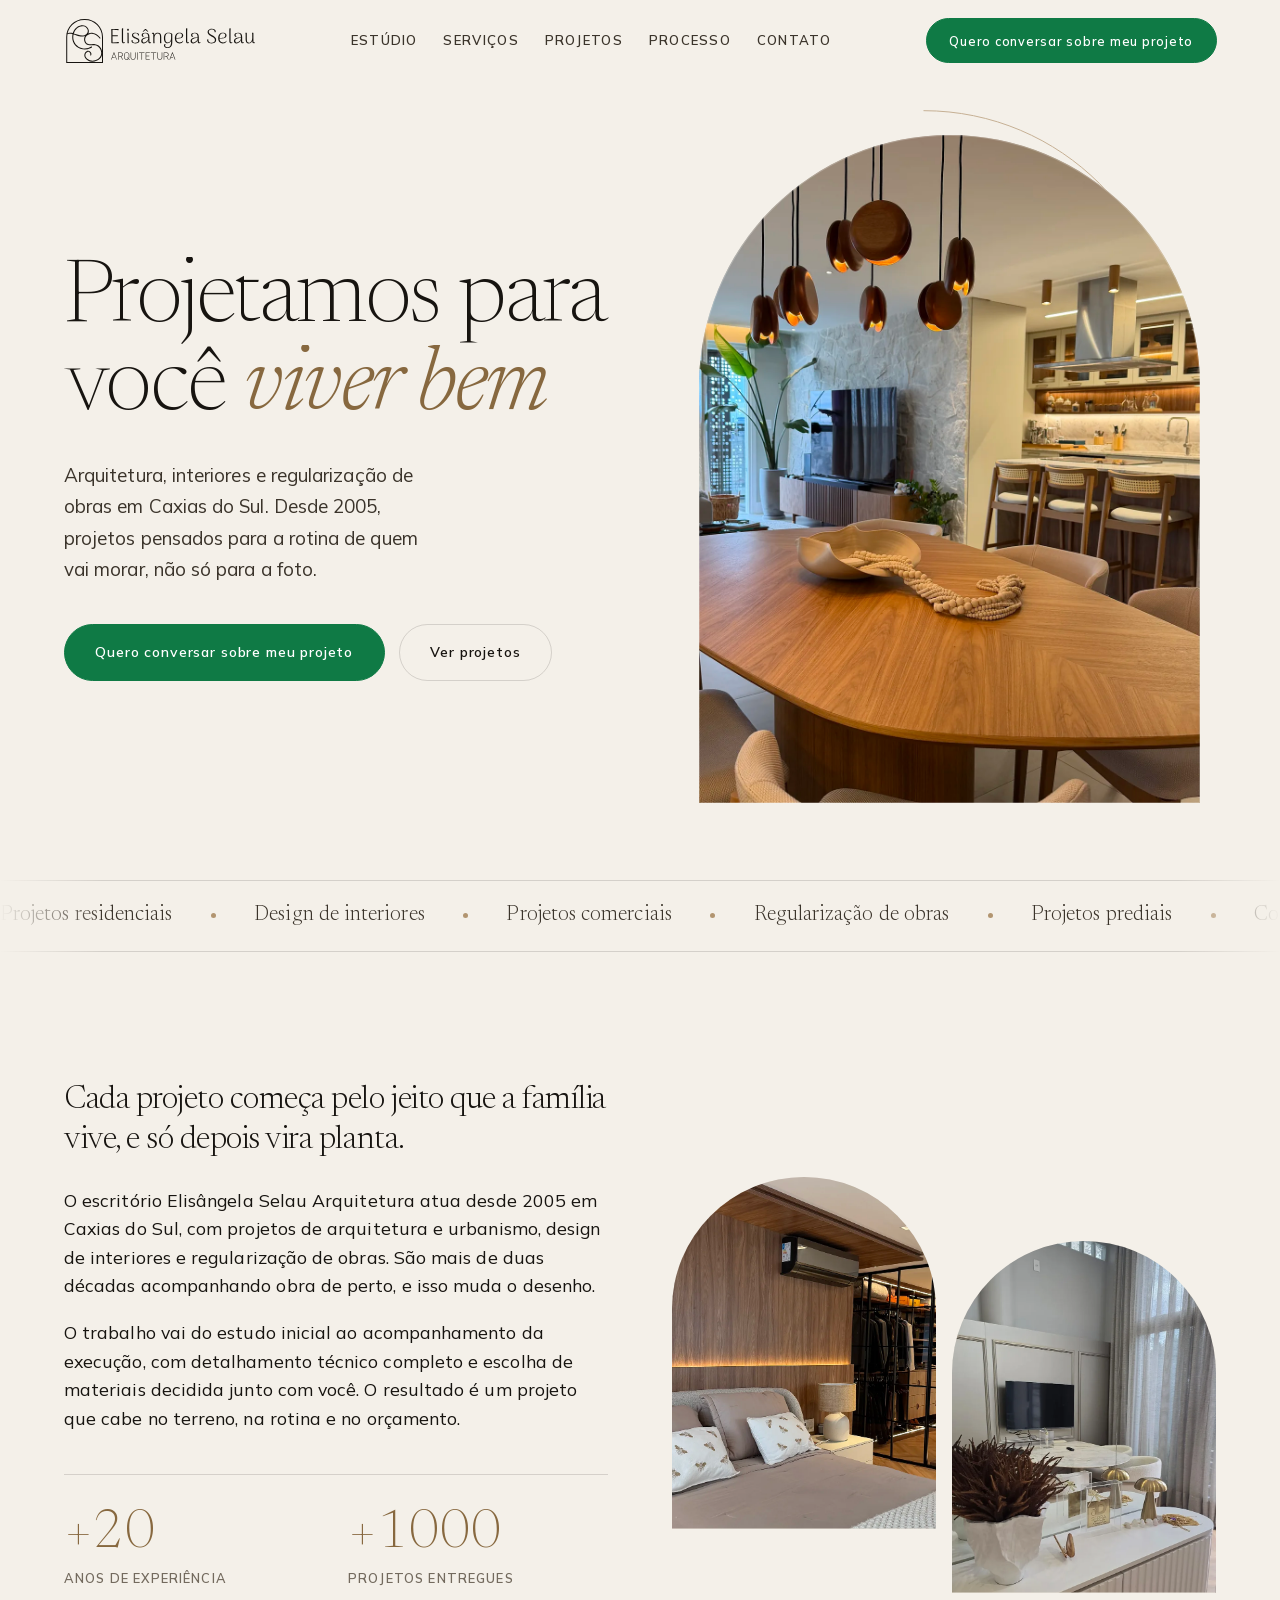
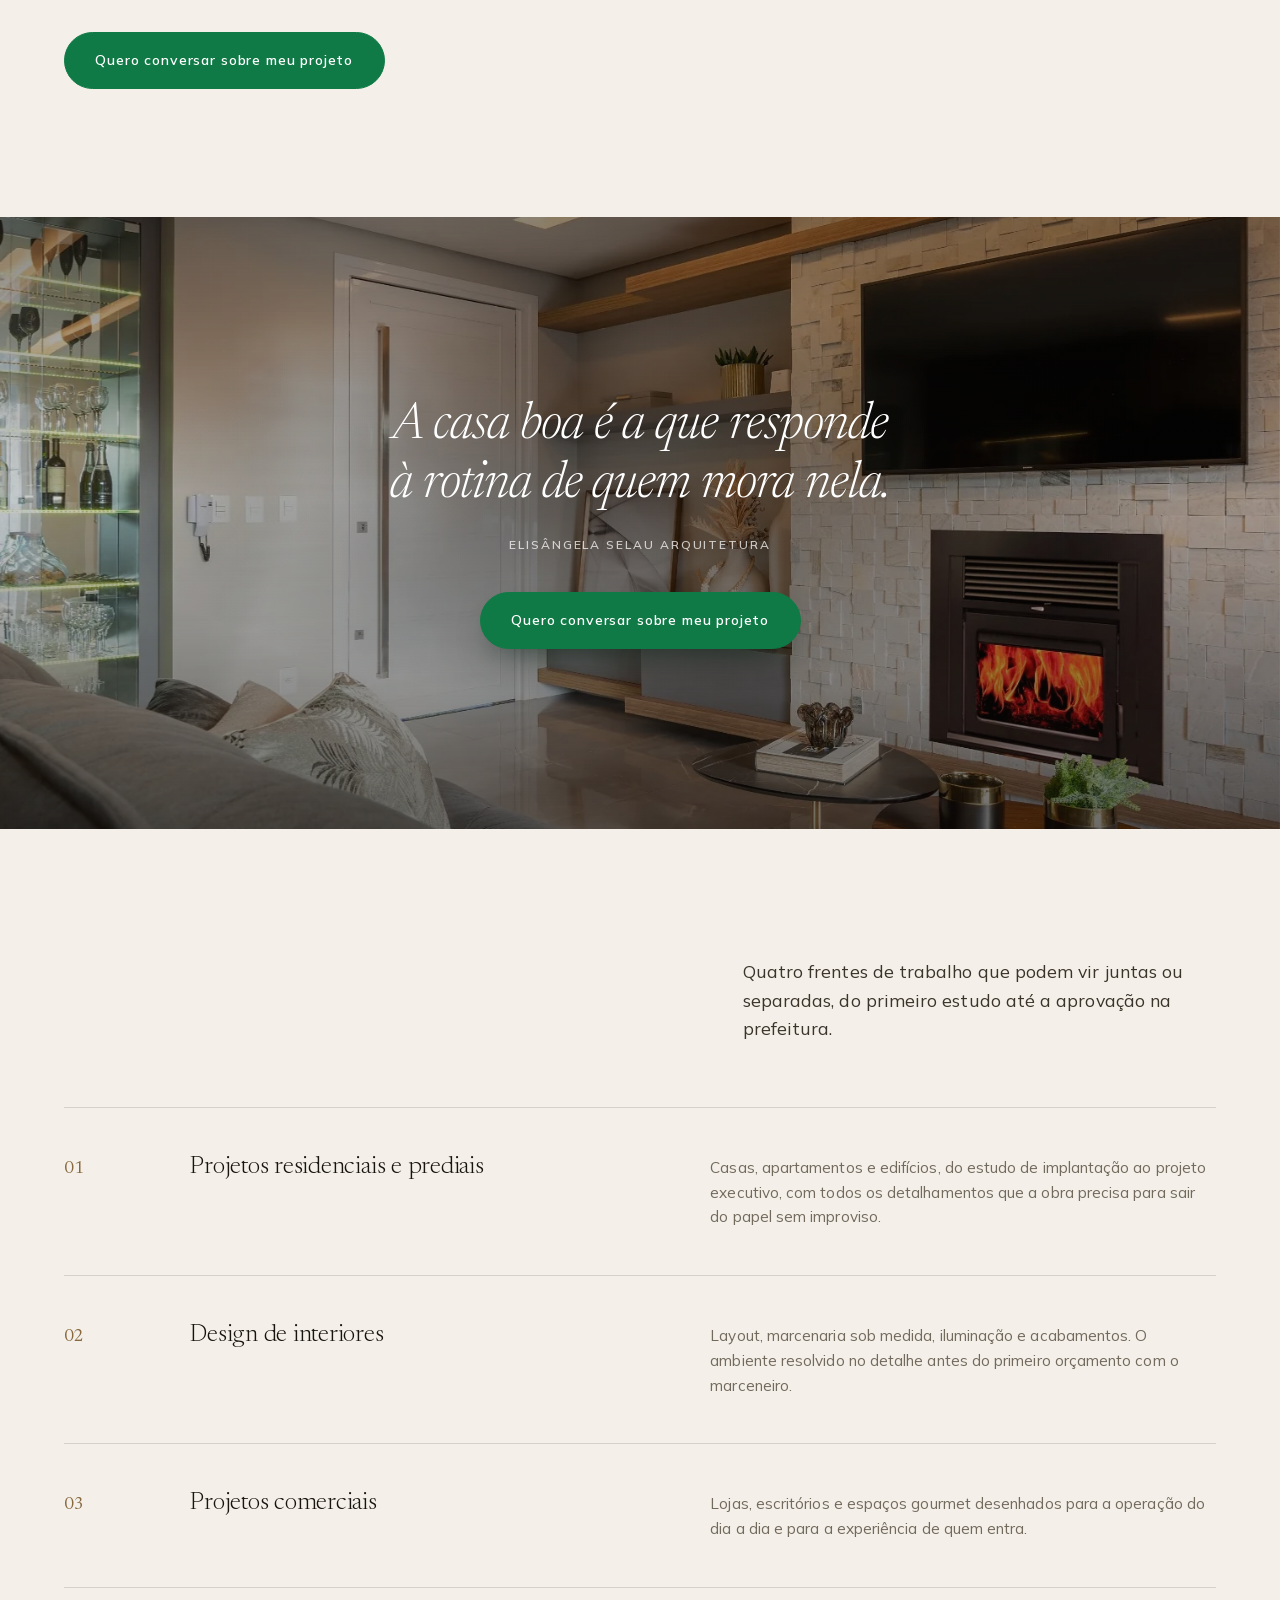
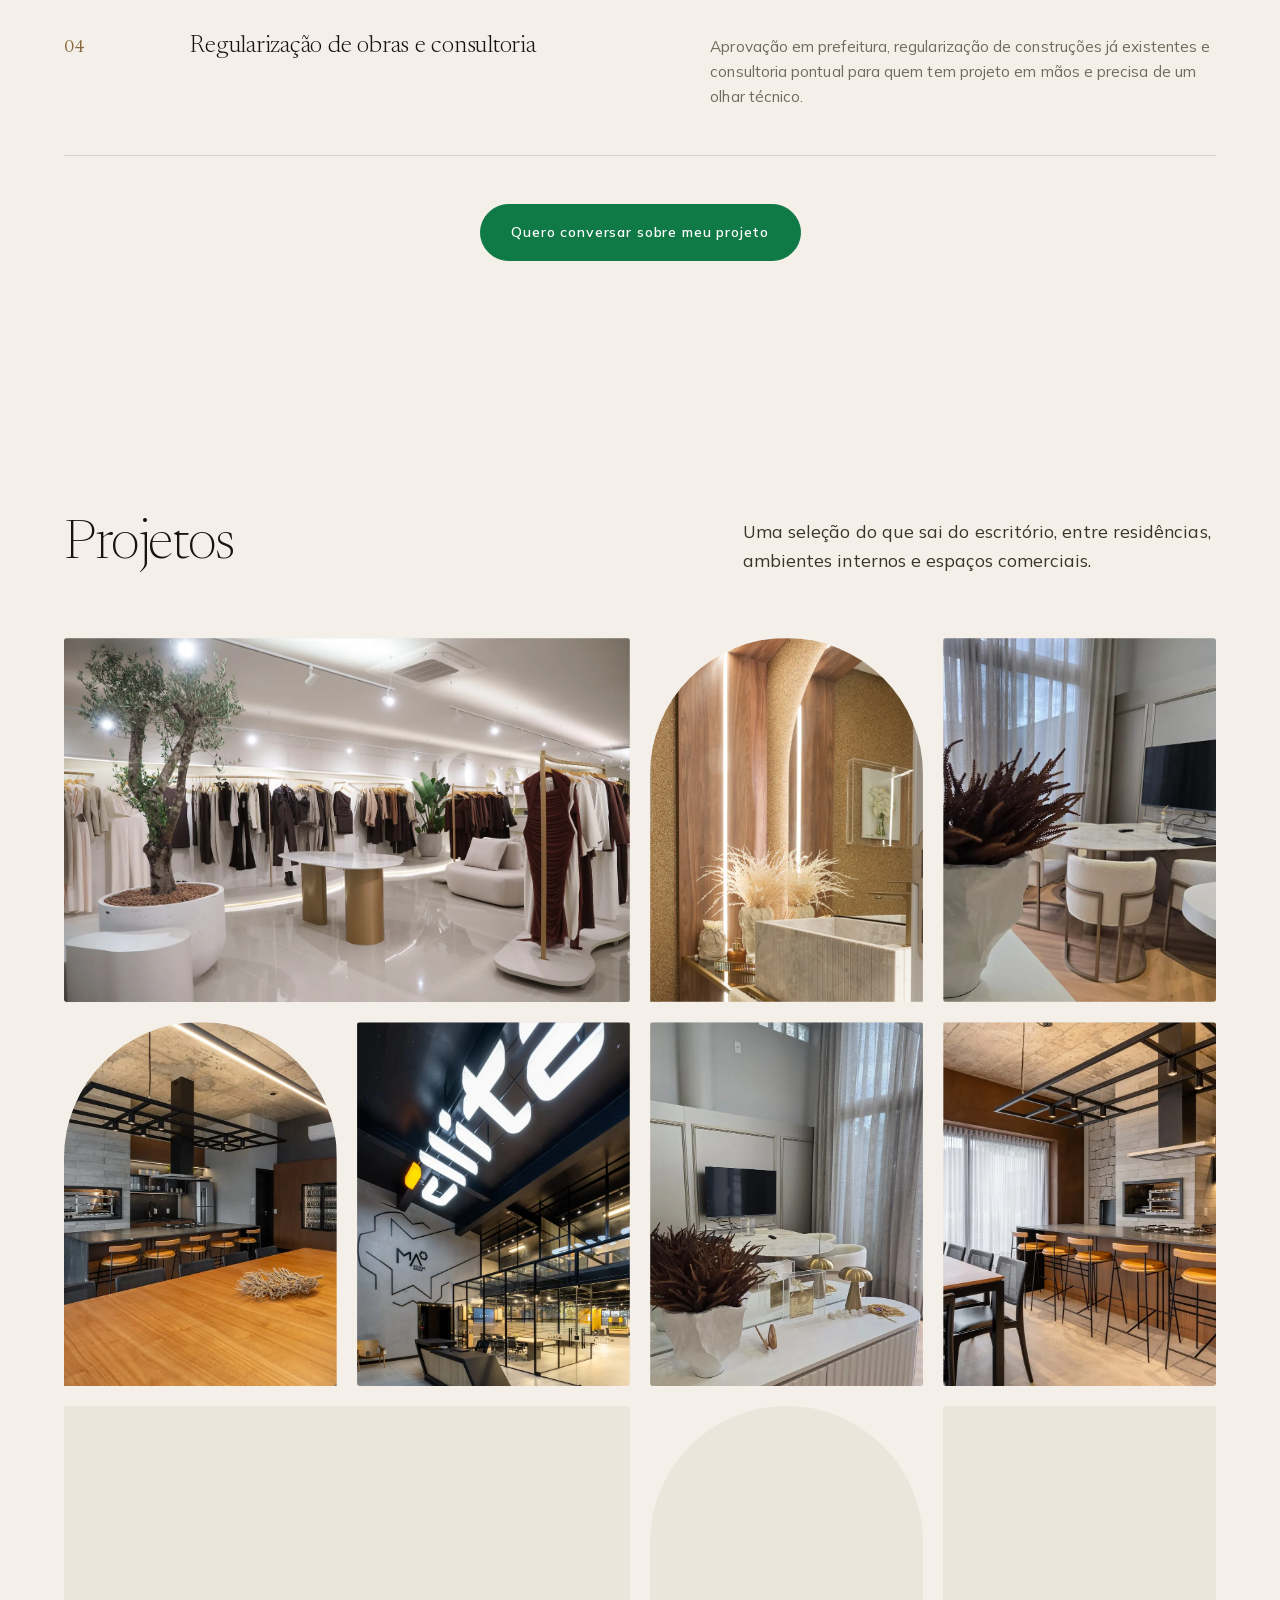
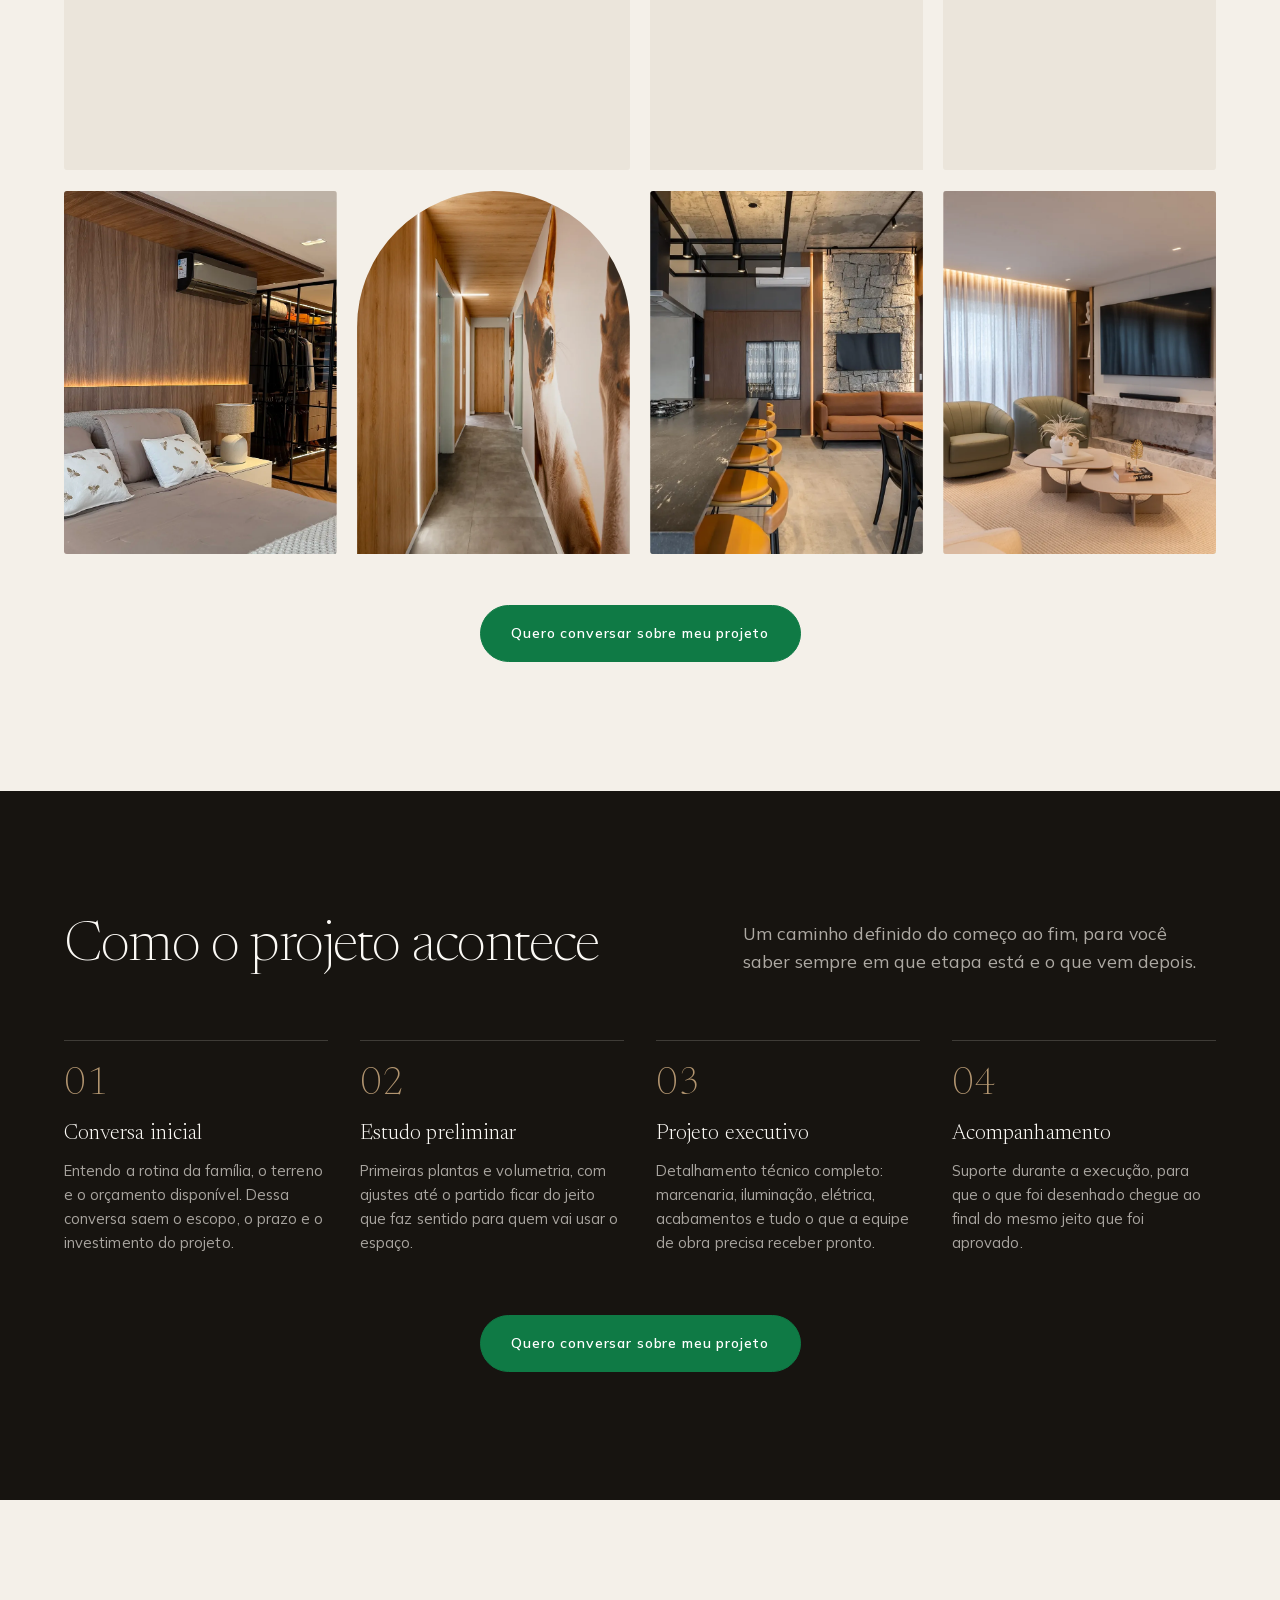
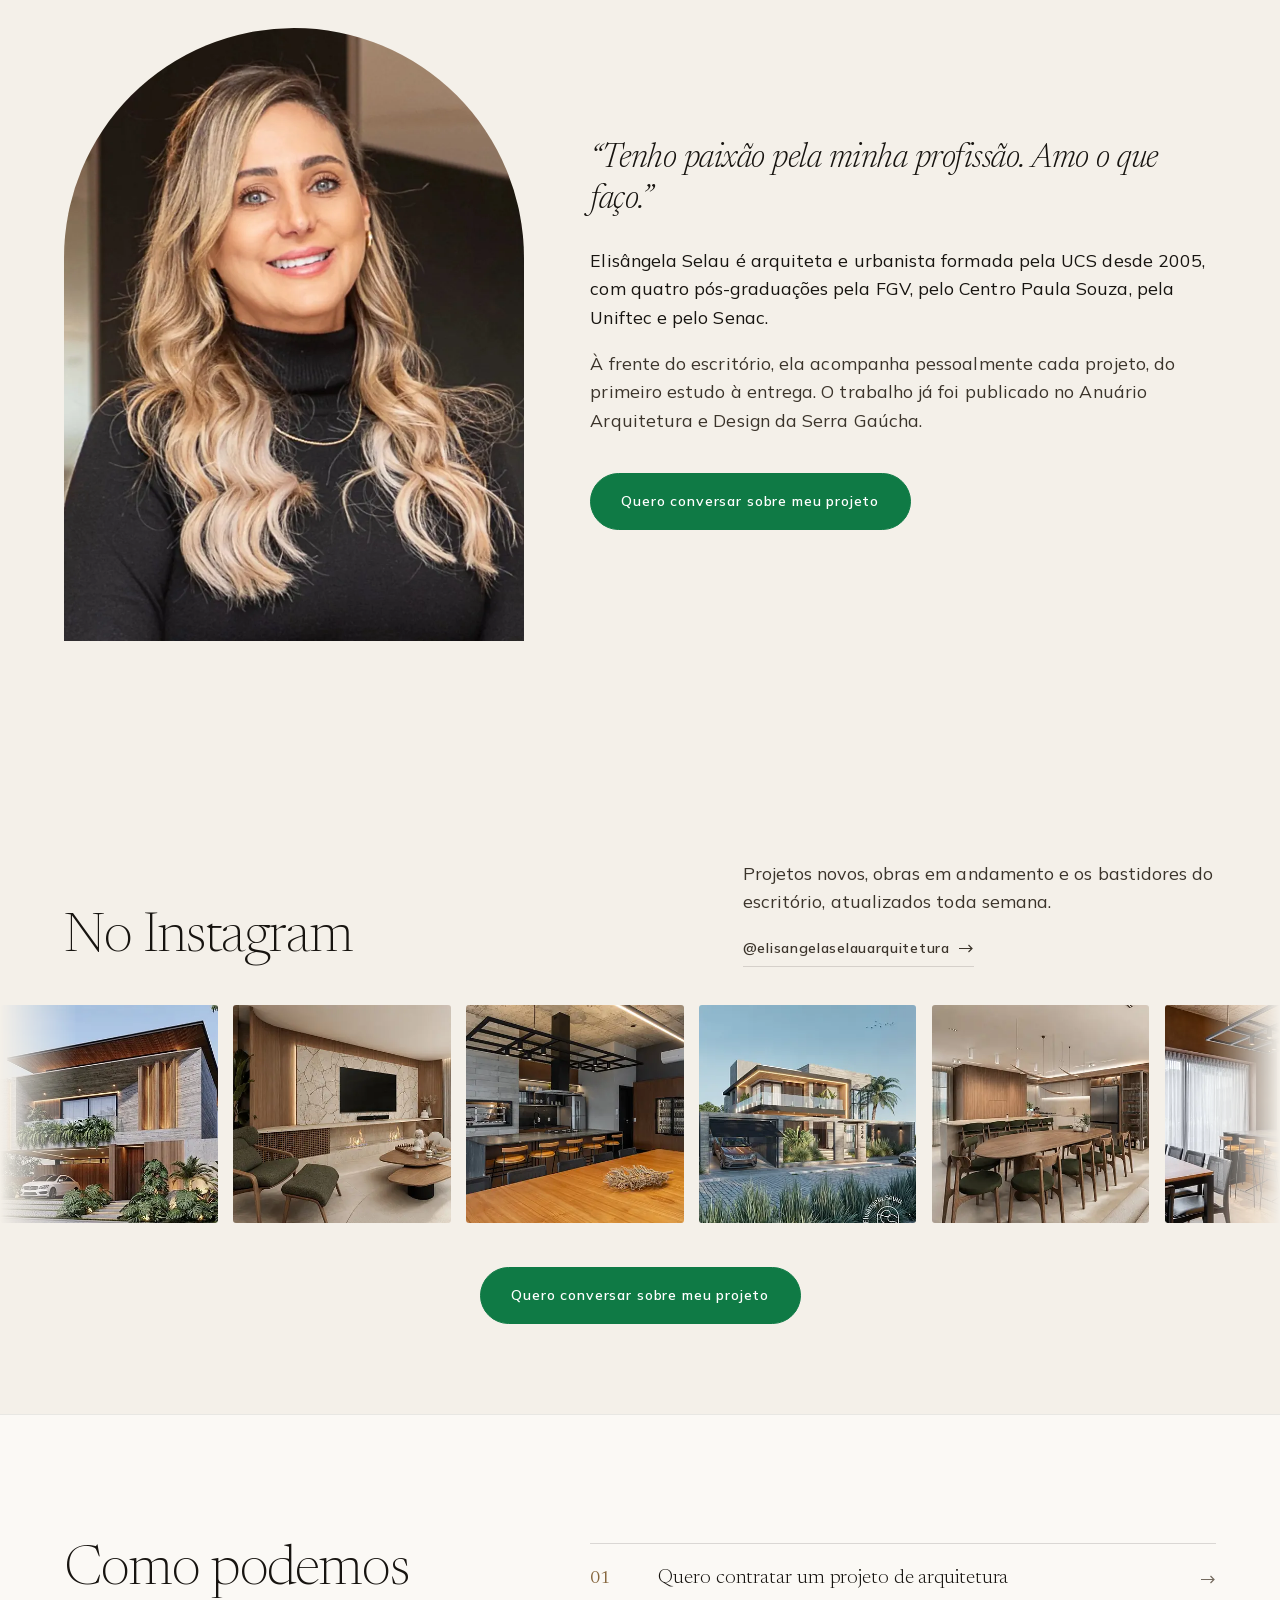
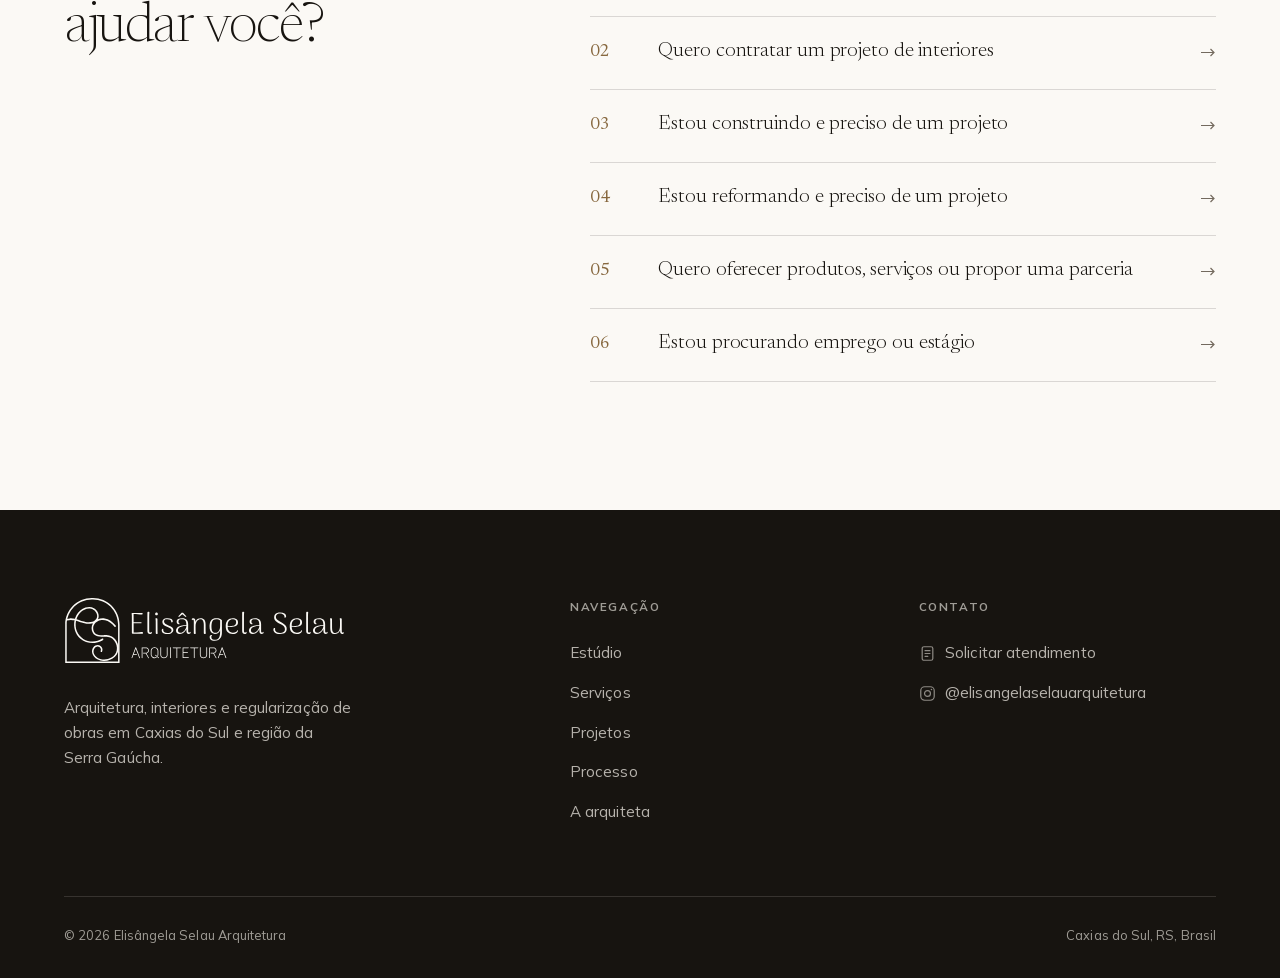
==== landing-page.html @ ed8b6aef "feat: add /landing-page, a campaign test clone with a two-step lead form Same page and layout as the" ====
<!doctype html>
<!-- GERADO por build-landing-page.py a partir do index.html. Não editar à mão: editar o index.html ou src/lp-formulario.html e rodar o script. -->
<html lang="pt-BR">
<head>
<meta charset="utf-8">
<meta name="viewport" content="width=device-width,initial-scale=1">

<!-- A foto do hero e as fontes vêm antes do GTM de propósito: com o GTM em
     primeiro o navegador enfileirava o gtm.js na frente do preload e a foto
     do topo só começava a baixar meio segundo depois. -->
<link rel="preload" as="image" href="assets/img/hero.webp" media="(min-width:901px)" fetchpriority="high">
<link rel="preload" as="image" href="assets/img/hero-sm.webp" media="(max-width:900px)" fetchpriority="high">
<link rel="preload" href="assets/fonts/mulish.woff2" as="font" type="font/woff2" crossorigin>
<link rel="preload" href="assets/fonts/newsreader.woff2" as="font" type="font/woff2" crossorigin>
<link rel="stylesheet" href="assets/css/site.css">
<link rel="stylesheet" href="assets/css/lp-form.css">

<link rel="preconnect" href="https://www.googletagmanager.com">
<link rel="dns-prefetch" href="https://www.googletagmanager.com">

<!-- Google Tag Manager -->
<script>(function(w,d,s,l,i){w[l]=w[l]||[];w[l].push({'gtm.start':
new Date().getTime(),event:'gtm.js'});var f=d.getElementsByTagName(s)[0],
j=d.createElement(s),dl=l!='dataLayer'?'&l='+l:'';j.async=true;j.src=
'https://www.googletagmanager.com/gtm.js?id='+i+dl;f.parentNode.insertBefore(j,f);
})(window,document,'script','dataLayer','GTM-5HN8STRT');</script>
<!-- End Google Tag Manager -->

<title>Elisângela Selau Arquitetura | Projetos em Caxias do Sul, RS</title>
<meta name="description" content="Escritório de arquitetura em Caxias do Sul, RS. Projetos residenciais e prediais, design de interiores, projetos comerciais e regularização de obras. Atuação desde 2005.">
<meta name="robots" content="noindex,follow">
<meta name="theme-color" content="#F4F0E9">

<meta property="og:type" content="website">
<meta property="og:locale" content="pt_BR">
<meta property="og:site_name" content="Elisângela Selau Arquitetura">
<meta property="og:title" content="Elisângela Selau Arquitetura | Projetos em Caxias do Sul, RS">
<meta property="og:description" content="Arquitetura, interiores e regularização de obras em Caxias do Sul. Projetos autorais desde 2005.">
<meta property="og:url" content="https://www.elisangelaselauarquitetura.com.br/landing-page">
<meta property="og:image" content="https://www.elisangelaselauarquitetura.com.br/assets/img/wide-living.webp">
<meta name="twitter:card" content="summary_large_image">

<link rel="icon" href="favicon.ico" sizes="any">
<link rel="icon" href="assets/img/favicon.svg" type="image/svg+xml">
<link rel="apple-touch-icon" href="assets/img/apple-touch-icon.png">

</head>
<body>
<!-- Google Tag Manager (noscript) -->
<noscript><iframe src="https://www.googletagmanager.com/ns.html?id=GTM-5HN8STRT"
height="0" width="0" style="display:none;visibility:hidden"></iframe></noscript>
<!-- End Google Tag Manager (noscript) -->

<a class="sr-only" href="#projetos">Pular para os projetos</a>

<!-- ============================ NAV ============================ -->
<header class="nav" id="nav">
  <a class="nav__logo brand" href="#topo" aria-label="Elisângela Selau Arquitetura, início"></a>
  <nav class="nav__menu" aria-label="Principal">
    <a href="#estudio">Estúdio</a>
    <a href="#servicos">Serviços</a>
    <a href="#projetos">Projetos</a>
    <a href="#processo">Processo</a>
    <a href="#formulario">Contato</a>
  </nav>
  <a class="btn nav__cta" href="#formulario" data-cta="nav">
          Quero conversar sobre meu projeto
  </a>
  <button class="nav__burger" id="burger" aria-expanded="false" aria-controls="drawer" aria-label="Abrir menu">
    <span></span><span></span><span></span>
  </button>
</header>

<div class="drawer" id="drawer">
  <a href="#estudio" style="--i:0">Estúdio</a>
  <a href="#servicos" style="--i:1">Serviços</a>
  <a href="#projetos" style="--i:2">Projetos</a>
  <a href="#processo" style="--i:3">Processo</a>
  <a href="#elis" style="--i:4">A arquiteta</a>
  <a href="#formulario" style="--i:5">Contato</a>
  <a class="btn" href="#formulario" data-cta="menu" style="--i:6">Quero conversar sobre meu projeto</a>
  <div class="drawer__foot">
    <span>Caxias do Sul, RS</span>
  </div>
</div>

<main id="topo">

<!-- ============================ HERO ============================ -->
<section class="hero" data-reveal>
  <div class="wrap hero__grid">
    <div>
      <h1 class="hero__title">
        <span class="kin"><span>Projetamos para</span></span>
        <span class="kin"><span>você <em class="italic">viver bem</em></span></span>
      </h1>
      <p class="hero__lead" data-rise data-d="2">
        Arquitetura, interiores e regularização de obras em Caxias do Sul. Desde 2005,
        projetos pensados para a rotina de quem vai morar, não só para a foto.
      </p>
      <div class="hero__actions" data-rise data-d="3">
        <a class="btn" href="#formulario" data-cta="hero">
          Quero conversar sobre meu projeto
        </a>
        <a class="btn btn--ghost" href="#projetos">Ver projetos</a>
      </div>
    </div>

    <div class="hero__frame" data-draw>
      <svg viewBox="0 0 300 400" preserveAspectRatio="none" fill="none" aria-hidden="true">
        <path d="M150 1c82.3 0 149 66.7 149 149v250H1V150C1 67.7 67.7 1 150 1Z"
              stroke="currentColor" stroke-width="1" vector-effect="non-scaling-stroke" style="--len:1200"/>
      </svg>
      <figure class="arch hero__arch" data-slides>
        <picture>
          <source media="(max-width:900px)" srcset="assets/img/hero-sm.webp">
          <img class="hero__slide is-on" src="assets/img/hero.webp" width="1080" height="1440" fetchpriority="high" decoding="async"
               alt="Sala de jantar integrada à cozinha, com mesa de madeira, pendentes de cobre e parede em pedra natural.">
        </picture>
        <!-- as demais entram por JS depois do load, para não competir com o LCP -->
        <img class="hero__slide" data-src="assets/img/hero/s2-lavabo.webp"     width="900" height="1200" decoding="async" alt="" aria-hidden="true">
        <img class="hero__slide" data-src="assets/img/hero/s3-onix.webp"       width="900" height="1200" decoding="async" alt="" aria-hidden="true">
        <img class="hero__slide" data-src="assets/img/hero/s4-gourmet.webp"    width="900" height="1200" decoding="async" alt="" aria-hidden="true">
        <img class="hero__slide" data-src="assets/img/hero/s5-dormitorio.webp" width="900" height="1200" decoding="async" alt="" aria-hidden="true">
        <img class="hero__slide" data-src="assets/img/hero/s6-mesa.webp"       width="900" height="1200" decoding="async" alt="" aria-hidden="true">
        <img class="hero__slide" data-src="assets/img/hero/s7-corredor.webp"   width="900" height="1200" decoding="async" alt="" aria-hidden="true">
        <img class="hero__slide" data-src="assets/img/hero/s8-recepcao.webp"   width="900" height="1200" decoding="async" alt="" aria-hidden="true">
      </figure>
    </div>
  </div>
</section>

<!-- ============================ FITA ============================ -->
<div class="ticker" aria-hidden="true">
  <ul class="ticker__track" id="ticker">
    <li>Projetos residenciais</li><li>Design de interiores</li><li>Projetos comerciais</li>
    <li>Regularização de obras</li><li>Projetos prediais</li><li>Consultoria técnica</li>
  </ul>
</div>

<!-- ============================ ESTÚDIO ============================ -->
<section class="sec" id="estudio">
  <div class="wrap studio">
    <div class="studio__text">
      <h2 class="serif studio-lead" data-rise>Cada projeto começa pelo jeito que a família vive, e só depois vira planta.</h2>
      <p data-rise data-d="1">
        O escritório Elisângela Selau Arquitetura atua desde 2005 em Caxias do Sul, com projetos de
        arquitetura e urbanismo, design de interiores e regularização de obras. São mais de duas décadas
        acompanhando obra de perto, e isso muda o desenho.
      </p>
      <p data-rise data-d="2">
        O trabalho vai do estudo inicial ao acompanhamento da execução, com detalhamento técnico completo
        e escolha de materiais decidida junto com você. O resultado é um projeto que cabe no terreno,
        na rotina e no orçamento.
      </p>
      <dl class="stats" data-rise data-d="3">
        <div><dt><span class="kin"><span>+20</span></span></dt><dd>Anos de experiência</dd></div>
        <div><dt><span class="kin"><span>+1000</span></span></dt><dd>Projetos entregues</dd></div>
      </dl>
      <div style="margin-top:clamp(2rem,4vw,2.75rem)" data-rise>
        <a class="btn" href="#formulario" data-cta="estudio">
          Quero conversar sobre meu projeto
        </a>
      </div>
    </div>

    <div class="studio__media">
      <figure>
        <div class="arch" data-mask>
          <img src="assets/img/projetos/dormitorio-ripado.webp" width="800" height="1067" loading="lazy" decoding="async"
               alt="Dormitório com cabeceira em madeira ripada, iluminação embutida e closet integrado.">
        </div>
      </figure>
      <figure>
        <div class="arch" data-mask>
          <img src="assets/img/projetos/buffet-ripado.webp" width="800" height="1067" loading="lazy" decoding="async"
               alt="Buffet em marcenaria ripada com espelho, luminárias de mesa e objetos de decoração.">
        </div>
      </figure>
    </div>
  </div>
</section>

<!-- ============================ FAIXA CHEIA ============================ -->
<section class="band" aria-label="Residência em travertino e madeira">
  <div class="band__media" data-parallax>
    <picture>
      <source media="(max-width:760px)" srcset="assets/img/wide-living-sm.webp">
      <img src="assets/img/wide-living.webp" width="1600" height="900" loading="lazy" decoding="async"
           alt="Living com lareira acesa, parede em pedra natural, marcenaria suspensa e adega envidraçada.">
    </picture>
  </div>
  <div class="band__inner" data-rise>
    <blockquote class="band__quote">
      A casa boa é a que responde à rotina de quem mora nela.
      <cite class="band__cite">Elisângela Selau Arquitetura</cite>
    </blockquote>
    <a class="btn btn--onphoto" href="#formulario" data-cta="faixa">
          Quero conversar sobre meu projeto
    </a>
  </div>
</section>

<!-- ============================ SERVIÇOS ============================ -->
<section class="sec" id="servicos">
  <div class="wrap">
    <div class="sec__head">
      <h2 class="sec__title" data-rise>O que o escritório faz</h2>
      <p class="sec__intro" data-rise data-d="1">
        Quatro frentes de trabalho que podem vir juntas ou separadas, do primeiro estudo até a
        aprovação na prefeitura.
      </p>
    </div>

    <ul class="svc">
      <li class="svc__item" data-rise>
        <span class="svc__n">01</span>
        <h3 class="svc__name">Projetos residenciais e prediais</h3>
        <p class="svc__desc">Casas, apartamentos e edifícios, do estudo de implantação ao projeto executivo,
          com todos os detalhamentos que a obra precisa para sair do papel sem improviso.</p>
      </li>
      <li class="svc__item" data-rise data-d="1">
        <span class="svc__n">02</span>
        <h3 class="svc__name">Design de interiores</h3>
        <p class="svc__desc">Layout, marcenaria sob medida, iluminação e acabamentos. O ambiente resolvido
          no detalhe antes do primeiro orçamento com o marceneiro.</p>
      </li>
      <li class="svc__item" data-rise data-d="2">
        <span class="svc__n">03</span>
        <h3 class="svc__name">Projetos comerciais</h3>
        <p class="svc__desc">Lojas, escritórios e espaços gourmet desenhados para a operação do dia a dia
          e para a experiência de quem entra.</p>
      </li>
      <li class="svc__item" data-rise data-d="3">
        <span class="svc__n">04</span>
        <h3 class="svc__name">Regularização de obras e consultoria</h3>
        <p class="svc__desc">Aprovação em prefeitura, regularização de construções já existentes e
          consultoria pontual para quem tem projeto em mãos e precisa de um olhar técnico.</p>
      </li>
    </ul>

    <div style="margin-top:clamp(2rem,4vw,3rem);text-align:center" data-rise>
      <a class="btn" href="#formulario" data-cta="servicos">
          Quero conversar sobre meu projeto
      </a>
    </div>
  </div>
</section>

<!-- ============================ PROJETOS ============================ -->
<section class="sec" id="projetos">
  <div class="wrap">
    <div class="sec__head">
      <h2 class="sec__title" data-rise>Projetos</h2>
      <p class="sec__intro" data-rise data-d="1">
        Uma seleção do que sai do escritório, entre residências, ambientes internos e espaços comerciais.
      </p>
    </div>

    <div class="grid" id="galeria">
      <div class="card card--wide">
        <div class="card__media" data-mask>
          <img src="assets/img/projetos/loja-oliveira.webp" width="1400" height="900" loading="lazy" decoding="async"
               alt="Loja de roupas com oliveira central, araras em latão e iluminação em trilho.">
        </div>
      </div>

      <div class="card card--arch">
        <div class="card__media" data-mask>
          <img src="assets/img/projetos/lavabo-cortica.webp" width="800" height="1067" loading="lazy" decoding="async"
               alt="Lavabo com parede em cortiça, arco curvo em madeira retroiluminado e cuba esculpida em mármore.">
        </div>
      </div>

      <div class="card">
        <div class="card__media" data-mask>
          <img src="assets/img/projetos/sala-jantar.webp" width="800" height="1067" loading="lazy" decoding="async"
               alt="Sala de jantar com mesa redonda em mármore, cadeiras estofadas e pé-direito duplo.">
        </div>
      </div>

      <div class="card card--arch">
        <div class="card__media" data-mask>
          <img src="assets/img/projetos/gourmet-industrial.webp" width="800" height="1067" loading="lazy" decoding="async"
               alt="Espaço gourmet com concreto aparente, churrasqueira, ilha e banquetas.">
        </div>
      </div>

      <div class="card">
        <div class="card__media" data-mask>
          <img src="assets/img/projetos/recepcao-neon.webp" width="800" height="1067" loading="lazy" decoding="async"
               alt="Recepção corporativa com letreiro em neon, mezanino e salas envidraçadas.">
        </div>
      </div>

      <div class="card">
        <div class="card__media" data-mask>
          <img src="assets/img/projetos/buffet-ripado.webp" width="800" height="1067" loading="lazy" decoding="async"
               alt="Buffet em marcenaria ripada com espelho, luminárias de mesa e objetos de decoração.">
        </div>
      </div>

      <div class="card">
        <div class="card__media" data-mask>
          <img src="assets/img/projetos/salao-banquetas.webp" width="800" height="1067" loading="lazy" decoding="async"
               alt="Área social com bar, churrasqueira, parede em pedra e banquetas.">
        </div>
      </div>

      <div class="card card--wide">
        <div class="card__media" data-mask>
          <img src="assets/img/wide-escritorio.webp" width="1400" height="900" loading="lazy" decoding="async"
               alt="Escritório em planta aberta com estações de trabalho, salas de reunião envidraçadas e forro metálico preto.">
        </div>
      </div>

      <div class="card card--arch">
        <div class="card__media" data-mask>
          <img src="assets/img/projetos/hall-onix.webp" width="800" height="1067" loading="lazy" decoding="async"
               alt="Hall com balcão em ônix retroiluminado, marcenaria curva, espelhos e pendentes em latão.">
        </div>
      </div>

      <div class="card">
        <div class="card__media" data-mask>
          <img src="assets/img/projetos/cozinha-ilha.webp" width="800" height="1067" loading="lazy" decoding="async"
               alt="Cozinha com ilha central, coifa em inox, pendentes de cobre e bancada em pedra.">
        </div>
      </div>

      <div class="card">
        <div class="card__media" data-mask>
          <img src="assets/img/projetos/dormitorio-ripado.webp" width="800" height="1067" loading="lazy" decoding="async"
               alt="Dormitório com cabeceira em madeira ripada, iluminação embutida e closet integrado.">
        </div>
      </div>

      <div class="card card--arch">
        <div class="card__media" data-mask>
          <img src="assets/img/projetos/corredor-mural.webp" width="800" height="1067" loading="lazy" decoding="async"
               alt="Corredor com forro em madeira, iluminação linear embutida e painel fotográfico de piso a teto.">
        </div>
      </div>

      <div class="card">
        <div class="card__media" data-mask>
          <img src="assets/img/projetos/gourmet-pedra.webp" width="800" height="1067" loading="lazy" decoding="async"
               alt="Ambiente gourmet com parede em pedra, estrutura metálica preta e banquetas.">
        </div>
      </div>

      <div class="card">
        <div class="card__media" data-mask>
          <img src="assets/img/projetos/living-lareira.webp" width="800" height="1067" loading="lazy" decoding="async"
               alt="Living com lareira em mármore, painel de TV, poltronas verdes e cortina em linho.">
        </div>
      </div>
    </div>

    <div style="margin-top:clamp(2.25rem,4vw,3.25rem);text-align:center" data-rise>
      <a class="btn" href="#formulario" data-cta="projetos">
          Quero conversar sobre meu projeto
      </a>
    </div>
  </div>
</section>

<!-- ============================ PROCESSO ============================ -->
<section class="sec dark" id="processo">
  <div class="wrap">
    <div class="sec__head">
      <h2 class="sec__title" data-rise>Como o projeto acontece</h2>
      <p class="sec__intro" data-rise data-d="1">
        Um caminho definido do começo ao fim, para você saber sempre em que etapa está e o que vem depois.
      </p>
    </div>

    <ol class="steps">
      <li class="step" data-rise>
        <span class="step__n">01</span>
        <h3>Conversa inicial</h3>
        <p>Entendo a rotina da família, o terreno e o orçamento disponível. Dessa conversa saem o escopo,
          o prazo e o investimento do projeto.</p>
      </li>
      <li class="step" data-rise data-d="1">
        <span class="step__n">02</span>
        <h3>Estudo preliminar</h3>
        <p>Primeiras plantas e volumetria, com ajustes até o partido ficar do jeito que faz sentido
          para quem vai usar o espaço.</p>
      </li>
      <li class="step" data-rise data-d="2">
        <span class="step__n">03</span>
        <h3>Projeto executivo</h3>
        <p>Detalhamento técnico completo: marcenaria, iluminação, elétrica, acabamentos e tudo o que
          a equipe de obra precisa receber pronto.</p>
      </li>
      <li class="step" data-rise data-d="3">
        <span class="step__n">04</span>
        <h3>Acompanhamento</h3>
        <p>Suporte durante a execução, para que o que foi desenhado chegue ao final do mesmo jeito
          que foi aprovado.</p>
      </li>
    </ol>

    <div style="margin-top:clamp(2.5rem,5vw,3.75rem);text-align:center" data-rise>
      <a class="btn" href="#formulario" data-cta="processo">
          Quero conversar sobre meu projeto
      </a>
    </div>
  </div>
</section>

<!-- ============================ ELIS ============================ -->
<section class="sec" id="elis">
  <div class="wrap elis">
    <div class="elis__media">
      <figure class="arch" data-mask>
        <img src="assets/img/elis.webp" width="900" height="1200" loading="lazy" decoding="async"
             alt="Retrato de Elisângela Selau, arquiteta e urbanista responsável pelo escritório.">
      </figure>
    </div>

    <div class="elis__text">
      <h2 class="elis__quote" data-rise>“Tenho paixão pela minha profissão. Amo o que faço.”</h2>
      <p data-rise data-d="1">
        Elisângela Selau é arquiteta e urbanista formada pela UCS desde 2005, com quatro pós-graduações
        pela FGV, pelo Centro Paula Souza, pela Uniftec e pelo Senac.
      </p>
      <p data-rise data-d="2">
        À frente do escritório, ela acompanha pessoalmente cada projeto, do primeiro estudo à entrega.
        O trabalho já foi publicado no Anuário Arquitetura e Design da Serra Gaúcha.
      </p>
      <div style="margin-top:2.4rem" data-rise data-d="3">
        <a class="btn" href="#formulario" data-cta="elis">
          Quero conversar sobre meu projeto
        </a>
      </div>
    </div>
  </div>
</section>

<!-- ============================ INSTAGRAM ============================ -->
<section class="sec sec--tight" id="instagram">
  <div class="wrap">
    <div class="sec__head" style="margin-bottom:clamp(1.75rem,3vw,2.5rem)">
      <h2 class="sec__title" data-rise>No Instagram</h2>
      <p class="sec__intro" data-rise data-d="1">
        Projetos novos, obras em andamento e os bastidores do escritório, atualizados toda semana.
        <a class="lnk" style="margin-top:1rem" href="https://www.instagram.com/elisangelaselauarquitetura/" target="_blank" rel="noopener">
          @elisangelaselauarquitetura
          <svg class="arw" width="15" height="9" viewBox="0 0 15 9" fill="none" aria-hidden="true"><path d="M0 4.5h13M9.5 1 13 4.5 9.5 8" stroke="currentColor" stroke-width="1.2"/></svg>
        </a>
      </p>
    </div>
  </div>
  <div class="feed" data-rise>
    <div class="feed__track" id="feed"></div>
  </div>
  <div class="wrap" style="margin-top:clamp(2rem,4vw,2.75rem);text-align:center" data-rise>
    <a class="btn" href="#formulario" data-cta="instagram">
          Quero conversar sobre meu projeto
    </a>
  </div>
</section>

<!-- ============================ FORMULÁRIO ============================ -->
<!-- Só existe na landing page. Etapa 1 filtra quem não é cliente (fornecedor,
     parceiro, candidato a vaga): essas respostas não chegam no formulário nem no
     WhatsApp. Etapa 2 é o pedido de atendimento. -->
<section class="sec" id="formulario">
  <div class="wrap lf">
    <div class="lf__head">
      <h2 class="sec__title" id="lf-titulo" data-rise>Como podemos ajudar você?</h2>
    </div>

    <div class="lf__body" data-rise data-d="1">

      <!-- ETAPA 1: pergunta eliminatória -->
      <div class="lf__passo" data-passo="1">
        <ul class="lf__opcoes" aria-labelledby="lf-titulo">
          <li><button type="button" class="lf__opcao" data-motivo="arquitetura"><span class="lf__n">01</span><span class="lf__txt">Quero contratar um projeto de arquitetura</span><svg class="arw" width="15" height="9" viewBox="0 0 15 9" fill="none" aria-hidden="true"><path d="M0 4.5h13M9.5 1 13 4.5 9.5 8" stroke="currentColor" stroke-width="1.2"/></svg></button></li>
          <li><button type="button" class="lf__opcao" data-motivo="interiores"><span class="lf__n">02</span><span class="lf__txt">Quero contratar um projeto de interiores</span><svg class="arw" width="15" height="9" viewBox="0 0 15 9" fill="none" aria-hidden="true"><path d="M0 4.5h13M9.5 1 13 4.5 9.5 8" stroke="currentColor" stroke-width="1.2"/></svg></button></li>
          <li><button type="button" class="lf__opcao" data-motivo="construcao"><span class="lf__n">03</span><span class="lf__txt">Estou construindo e preciso de um projeto</span><svg class="arw" width="15" height="9" viewBox="0 0 15 9" fill="none" aria-hidden="true"><path d="M0 4.5h13M9.5 1 13 4.5 9.5 8" stroke="currentColor" stroke-width="1.2"/></svg></button></li>
          <li><button type="button" class="lf__opcao" data-motivo="reforma"><span class="lf__n">04</span><span class="lf__txt">Estou reformando e preciso de um projeto</span><svg class="arw" width="15" height="9" viewBox="0 0 15 9" fill="none" aria-hidden="true"><path d="M0 4.5h13M9.5 1 13 4.5 9.5 8" stroke="currentColor" stroke-width="1.2"/></svg></button></li>
          <li><button type="button" class="lf__opcao" data-motivo="fornecedor"><span class="lf__n">05</span><span class="lf__txt">Quero oferecer produtos, serviços ou propor uma parceria</span><svg class="arw" width="15" height="9" viewBox="0 0 15 9" fill="none" aria-hidden="true"><path d="M0 4.5h13M9.5 1 13 4.5 9.5 8" stroke="currentColor" stroke-width="1.2"/></svg></button></li>
          <li><button type="button" class="lf__opcao" data-motivo="emprego"><span class="lf__n">06</span><span class="lf__txt">Estou procurando emprego ou estágio</span><svg class="arw" width="15" height="9" viewBox="0 0 15 9" fill="none" aria-hidden="true"><path d="M0 4.5h13M9.5 1 13 4.5 9.5 8" stroke="currentColor" stroke-width="1.2"/></svg></button></li>
        </ul>
      </div>

      <!-- BLOQUEIO: opções 5 e 6. Nada de formulário, nada de WhatsApp. -->
      <div class="lf__passo lf__bloqueio" data-passo="bloqueio" tabindex="-1" hidden>
        <p class="lf__aviso">Agradecemos o seu contato. Este canal é exclusivo para clientes interessados na contratação de projetos de arquitetura e interiores. Propostas comerciais, apresentação de produtos, currículos e solicitações de parceria não são atendidas por este formulário.</p>
        <a class="lnk lf__email" href="mailto:parcerias@elisangelaselauarquitetura.com.br?subject=Proposta%20comercial" hidden>
          parcerias@<wbr>elisangelaselauarquitetura.com.br
          <svg class="arw" width="15" height="9" viewBox="0 0 15 9" fill="none" aria-hidden="true"><path d="M0 4.5h13M9.5 1 13 4.5 9.5 8" stroke="currentColor" stroke-width="1.2"/></svg>
        </a>
        <button type="button" class="lf__voltar" data-voltar>Voltar</button>
      </div>

      <!-- ETAPA 2: só para as opções 1 a 4 -->
      <form class="form lf__passo" data-passo="2" id="lf-form" tabindex="-1" novalidate hidden>
        <p class="lf__escolha"><span id="lf-escolha"></span><button type="button" class="lf__voltar" data-voltar>Alterar</button></p>

        <div class="form__row">
          <div class="field">
            <label for="lf-nome">Nome</label>
            <input id="lf-nome" name="nome" type="text" autocomplete="name" placeholder="Como você se chama" required>
            <span class="field__err">Preencha o seu nome.</span>
          </div>
          <div class="field">
            <label for="lf-whats">WhatsApp</label>
            <input id="lf-whats" name="whatsapp" type="tel" inputmode="tel" autocomplete="tel-national" placeholder="(54) 90000-0000" required>
            <span class="field__err">Informe um WhatsApp com DDD.</span>
          </div>
        </div>

        <div class="field">
          <label for="lf-cidade">Cidade onde será realizado o projeto</label>
          <input id="lf-cidade" name="cidade" type="text" autocomplete="address-level2" placeholder="Ex.: Caxias do Sul" required>
          <span class="field__err">Informe a cidade do projeto.</span>
        </div>

        <fieldset class="field lf__grupo">
          <legend>Qual serviço você procura?</legend>
          <div class="lf__chips">
            <label><input type="radio" name="servico" value="Projeto arquitetônico" required><span>Projeto arquitetônico</span></label>
            <label><input type="radio" name="servico" value="Projeto de interiores"><span>Projeto de interiores</span></label>
            <label><input type="radio" name="servico" value="Projeto arquitetônico e interiores"><span>Projeto arquitetônico e interiores</span></label>
            <label><input type="radio" name="servico" value="Reforma"><span>Reforma</span></label>
            <label><input type="radio" name="servico" value="Ainda não sei"><span>Ainda não sei</span></label>
          </div>
          <span class="field__err">Escolha uma opção.</span>
        </fieldset>

        <fieldset class="field lf__grupo">
          <legend>Qual é o tipo de imóvel?</legend>
          <div class="lf__chips">
            <label><input type="radio" name="imovel" value="Casa" required><span>Casa</span></label>
            <label><input type="radio" name="imovel" value="Apartamento"><span>Apartamento</span></label>
            <label><input type="radio" name="imovel" value="Espaço comercial"><span>Espaço comercial</span></label>
            <label><input type="radio" name="imovel" value="Outro"><span>Outro</span></label>
          </div>
          <span class="field__err">Escolha uma opção.</span>
        </fieldset>

        <fieldset class="field lf__grupo">
          <legend>Em qual momento você está?</legend>
          <div class="lf__chips">
            <label><input type="radio" name="momento" value="Pretendo começar imediatamente" required><span>Pretendo começar imediatamente</span></label>
            <label><input type="radio" name="momento" value="Dentro dos próximos 3 meses"><span>Dentro dos próximos 3 meses</span></label>
            <label><input type="radio" name="momento" value="Entre 3 e 6 meses"><span>Entre 3 e 6 meses</span></label>
            <label><input type="radio" name="momento" value="Ainda estou pesquisando"><span>Ainda estou pesquisando</span></label>
          </div>
          <span class="field__err">Escolha uma opção.</span>
        </fieldset>

        <div class="field">
          <label for="lf-sobre">Conte brevemente sobre o seu projeto</label>
          <textarea id="lf-sobre" name="sobre" rows="4" placeholder="Metragem, etapa em que está e o que você espera do resultado."></textarea>
        </div>

        <!-- origem da campanha: preenchido pelo script, invisível para o visitante -->
        <input type="hidden" name="motivo">
        <input type="hidden" name="utm_source">
        <input type="hidden" name="utm_medium">
        <input type="hidden" name="utm_campaign">
        <input type="hidden" name="utm_term">
        <input type="hidden" name="utm_content">
        <input type="hidden" name="gclid">
        <input type="hidden" name="gbraid">
        <input type="hidden" name="wbraid">
        <input type="hidden" name="fbclid">
        <input type="hidden" name="pagina_entrada">
        <input type="hidden" name="referencia">
        <!-- isca para robô: gente não vê nem preenche -->
        <input class="hp" type="text" name="apelido" tabindex="-1" autocomplete="off" aria-hidden="true">

        <div class="form__foot">
          <button class="btn" type="submit">
            Solicitar atendimento
            <svg class="arw" width="15" height="9" viewBox="0 0 15 9" fill="none" aria-hidden="true"><path d="M0 4.5h13M9.5 1 13 4.5 9.5 8" stroke="currentColor" stroke-width="1.2"/></svg>
          </button>
        </div>
        <p class="sr-only" role="status" aria-live="polite" id="lf-status"></p>
      </form>

    </div>
  </div>
</section>

</main>

<!-- ============================ RODAPÉ ============================ -->
<footer class="foot" id="contato">
  <div class="wrap">
    <div class="foot__top">
      <div class="foot__brand">
        <a class="foot__logo brand" href="#topo" aria-label="Elisângela Selau Arquitetura, topo da página"></a>
        <p>Arquitetura, interiores e regularização de obras em Caxias do Sul e região da Serra Gaúcha.</p>
      </div>

      <div>
        <h3>Navegação</h3>
        <ul>
          <li><a href="#estudio">Estúdio</a></li>
          <li><a href="#servicos">Serviços</a></li>
          <li><a href="#projetos">Projetos</a></li>
          <li><a href="#processo">Processo</a></li>
          <li><a href="#elis">A arquiteta</a></li>
        </ul>
      </div>

      <div>
        <h3>Contato</h3>
        <ul class="foot__contato">
          <li><a href="#formulario">
            <svg width="17" height="17" viewBox="0 0 24 24" fill="none" stroke="currentColor" stroke-width="1.7" stroke-linecap="round" stroke-linejoin="round" aria-hidden="true"><rect x="4.5" y="2.5" width="15" height="19" rx="2.5"/><path d="M8.5 8h7M8.5 12h7M8.5 16h4"/></svg>
            Solicitar atendimento</a></li>
          <li><a href="https://www.instagram.com/elisangelaselauarquitetura/" target="_blank" rel="noopener">
            <svg width="17" height="17" viewBox="0 0 24 24" fill="none" stroke="currentColor" stroke-width="1.7" stroke-linecap="round" stroke-linejoin="round" aria-hidden="true"><rect x="2.5" y="2.5" width="19" height="19" rx="5.5"/><circle cx="12" cy="12" r="4.2"/><circle cx="17.6" cy="6.4" r="1.1" fill="currentColor" stroke="none"/></svg>
            @elisangelaselauarquitetura</a></li>
        </ul>
      </div>
    </div>

    <div class="foot__bot">
      <span>© <span id="ano">2026</span> Elisângela Selau Arquitetura</span>
      <span>Caxias do Sul, RS, Brasil</span>
    </div>
  </div>
</footer>

<script src="assets/js/site.js" defer></script>
<script src="assets/js/lp-form.js" defer></script>
</body>
</html>
---- assets/css/site.css ----
@charset "utf-8";

/* ============================================================
   Elisângela Selau Arquitetura
   Motivo: o arco do monograma. Base papel quente, acento bronze.
   ============================================================ */

@font-face{
  font-family:'Newsreader';
  src:url('../fonts/newsreader.woff2') format('woff2-variations');
  font-weight:200 500; font-style:normal; font-display:optional;
}
@font-face{
  font-family:'Newsreader';
  src:url('../fonts/newsreader-italic.woff2') format('woff2-variations');
  font-weight:300 400; font-style:italic; font-display:optional;
}
@font-face{
  font-family:'Mulish';
  src:url('../fonts/mulish.woff2') format('woff2-variations');
  font-weight:300 700; font-style:normal; font-display:optional;
}

:root{
  --paper:#F4F0E9;
  --paper-2:#FBF9F5;
  --paper-3:#EBE5DB;
  --ink:#171410;
  --ink-2:#3B342B;
  --muted:#736A5E;
  --bronze:#B29570;
  --bronze-deep:#87683F;
  --verde:#0F7A45;
  --verde-deep:#0A5C33;
  --line:rgba(23,20,16,.14);
  --line-soft:rgba(23,20,16,.08);

  --serif:'Newsreader',Georgia,'Times New Roman',serif;
  --sans:'Mulish',-apple-system,BlinkMacSystemFont,'Segoe UI',sans-serif;

  --fs-display:clamp(2.85rem,7vw,6rem);
  --fs-h2:clamp(2rem,4.4vw,3.5rem);
  --fs-h3:clamp(1.25rem,1.9vw,1.6rem);
  --fs-body:clamp(1rem,.42vw + .9rem,1.1rem);
  --fs-label:.75rem;

  --gutter:clamp(1.25rem,5vw,5.5rem);
  --section:clamp(4.75rem,10vw,9rem);
  --maxw:1560px;

  --arch:50% 50% 0 0 / 37.5% 37.5% 0 0;
  --ease:cubic-bezier(.22,1,.36,1);
}

*,*::before,*::after{box-sizing:border-box}
html{-webkit-text-size-adjust:100%}
html:focus-within{scroll-behavior:smooth}
body{
  margin:0; background:var(--paper); color:var(--ink);
  font-family:var(--sans); font-size:var(--fs-body); font-weight:400;
  line-height:1.62; letter-spacing:.004em;
  -webkit-font-smoothing:antialiased; text-rendering:optimizeLegibility;
  overflow-x:hidden;
}
img,svg{display:block; max-width:100%}
img{height:auto}
a{color:inherit; text-decoration:none}
button,input,select,textarea{font:inherit; color:inherit}
h1,h2,h3,h4,p,figure,blockquote{margin:0}
ul,ol{margin:0; padding:0; list-style:none}
::selection{background:var(--bronze); color:#fff}

:where(a,button,input,select,textarea,[tabindex]):focus-visible{
  outline:2px solid var(--bronze-deep); outline-offset:3px; border-radius:2px;
}

/* ---------- utilitários ---------- */
.wrap{max-width:var(--maxw); margin-inline:auto; padding-inline:var(--gutter)}
section[id],main[id]{scroll-margin-top:clamp(4.5rem,9vh,6.5rem)}
.sr-only{position:absolute;width:1px;height:1px;padding:0;margin:-1px;overflow:hidden;clip:rect(0 0 0 0);white-space:nowrap;border:0}

.serif{font-family:var(--serif); font-weight:300; letter-spacing:-.015em; line-height:1.06}
.italic{font-style:italic; font-weight:300}

.meta{
  font-size:var(--fs-label); font-weight:600; letter-spacing:.16em;
  text-transform:uppercase; color:var(--muted);
}
.rule{height:1px; background:var(--line); border:0; margin:0}

/* ---------- botões ---------- */
.btn{
  --bg:var(--verde); --fg:#fff; --hover:var(--verde-deep);
  position:relative; display:inline-flex; align-items:center; gap:.75rem;
  padding:1.02rem 1.9rem; background:var(--bg); color:var(--fg);
  font-size:.875rem; font-weight:600; letter-spacing:.06em;
  border:1px solid var(--bg); border-radius:999px; cursor:pointer;
  overflow:hidden; isolation:isolate; will-change:transform;
  transition:color .45s var(--ease), border-color .45s var(--ease), transform .5s var(--ease);
}
.btn::before{
  content:''; position:absolute; inset:0; z-index:-1; background:var(--hover);
  transform:translateY(101%); transition:transform .55s var(--ease);
}
.btn:hover::before,.btn:focus-visible::before{transform:translateY(0)}
.btn:hover,.btn:focus-visible{border-color:var(--hover); color:#fff}
.btn:active{transform:scale(.985)}
.btn .arw{transition:transform .5s var(--ease)}
.btn:hover .arw{transform:translateX(4px)}
.btn--ghost{--bg:transparent; --fg:var(--ink); --hover:var(--ink); border-color:var(--line)}
.btn--ghost:hover,.btn--ghost:focus-visible{color:#fff}
/* sobre foto: um respiro escuro para o verde não brigar com a imagem */
.btn--onphoto{box-shadow:0 14px 34px -14px rgba(8,32,20,.75)}

.lnk{
  display:inline-flex; align-items:center; gap:.6rem; padding-block:.35rem;
  font-size:.875rem; font-weight:600; letter-spacing:.05em;
  border-bottom:1px solid var(--line);
  transition:border-color .4s var(--ease), color .4s var(--ease);
}
.lnk:hover{color:var(--bronze-deep); border-color:var(--bronze)}
.lnk .arw{transition:transform .45s var(--ease)}
.lnk:hover .arw{transform:translateX(4px)}

/* ---------- nav ---------- */
.nav{
  position:fixed; inset:0 0 auto; z-index:60;
  display:flex; align-items:center; justify-content:space-between; gap:1.5rem;
  padding:1.15rem var(--gutter);
  transition:background .5s var(--ease), box-shadow .5s var(--ease), padding .5s var(--ease);
}
.nav::before{
  content:''; position:absolute; inset:0; z-index:-1; background:var(--paper);
  opacity:0; transition:opacity .5s var(--ease);
}
.nav[data-stuck]::before{opacity:.96}
.nav[data-stuck]{box-shadow:0 1px 0 var(--line-soft); padding-block:.85rem}
/* logo: um SVG, cor herdada via máscara */
.brand{
  display:block; aspect-ratio:630/147; background:currentColor;
  -webkit-mask:url('../img/logo.svg') no-repeat center/contain;
  mask:url('../img/logo.svg') no-repeat center/contain;
}
.nav__logo{width:clamp(148px,15vw,205px); color:var(--ink); transition:color .4s var(--ease)}
.nav__menu{display:flex; align-items:center; gap:clamp(1.1rem,2vw,2.1rem)}
.nav__menu a{
  position:relative; font-size:.82rem; font-weight:600; letter-spacing:.1em;
  text-transform:uppercase; color:var(--ink-2); padding-block:.4rem;
}
.nav__menu a::after{
  content:''; position:absolute; left:0; bottom:0; width:100%; height:1px;
  background:var(--bronze); transform:scaleX(0); transform-origin:right;
  transition:transform .45s var(--ease);
}
.nav__menu a:hover::after{transform:scaleX(1); transform-origin:left}
.nav__cta{padding:.72rem 1.4rem; font-size:.78rem}
.nav__burger{display:none}

@media (max-width:1000px){
  .nav__menu,.nav__cta{display:none}
  .nav__burger{
    display:flex; flex-direction:column; justify-content:center; gap:5px;
    width:46px; height:46px; padding:0 11px; background:none;
    border:1px solid var(--line); border-radius:999px; cursor:pointer;
  }
  .nav__burger span{height:1px; background:var(--ink); transition:transform .4s var(--ease), opacity .3s}
  .nav__burger[aria-expanded="true"] span:nth-child(1){transform:translateY(6px) rotate(45deg)}
  .nav__burger[aria-expanded="true"] span:nth-child(2){opacity:0}
  .nav__burger[aria-expanded="true"] span:nth-child(3){transform:translateY(-6px) rotate(-45deg)}
}

.drawer{
  position:fixed; inset:0; z-index:55; background:var(--paper);
  display:flex; flex-direction:column; justify-content:center; gap:.35rem;
  padding:6rem var(--gutter) 3rem;
  clip-path:inset(0 0 100% 0); visibility:hidden;
  transition:clip-path .7s var(--ease), visibility .7s;
}
.drawer[data-open]{clip-path:inset(0 0 0 0); visibility:visible}
.drawer a{
  font-family:var(--serif); font-weight:300; font-size:clamp(2rem,8vw,2.9rem);
  line-height:1.28; opacity:0; transform:translateY(18px);
  transition:opacity .5s var(--ease), transform .5s var(--ease);
}
.drawer[data-open] a{opacity:1; transform:none; transition-delay:calc(.16s + var(--i) * .06s)}
.drawer .btn{margin-top:1.75rem; align-self:flex-start}
.drawer__foot{margin-top:2.5rem; display:grid; gap:.35rem}
.drawer__foot span{font-size:.9rem; color:var(--muted)}

/* ============================================================
   HERO
   ============================================================ */
.hero{padding:clamp(7.5rem,15vh,9.5rem) 0 clamp(3rem,6vw,5rem); overflow:hidden}
.hero__grid{
  display:grid; gap:clamp(2.5rem,5vw,4.5rem); align-items:center;
  grid-template-columns:minmax(0,1.02fr) minmax(0,.98fr);
}
.hero__title{
  font-family:var(--serif); font-weight:200; font-size:var(--fs-display);
  line-height:.98; letter-spacing:-.028em; margin-bottom:1.7rem;
}
.hero__title .italic{color:var(--bronze-deep)}
.hero__lead{
  max-width:34ch; color:var(--ink-2); font-size:clamp(1.02rem,.5vw + .92rem,1.18rem);
  line-height:1.66;
}
.hero__actions{display:flex; flex-wrap:wrap; gap:.9rem; margin-top:2.4rem}

/* arco */
.arch{
  position:relative; aspect-ratio:3/4; border-radius:var(--arch);
  overflow:hidden; background:var(--paper-3);
}
.arch img{width:100%; height:100%; object-fit:cover}
/* O arco é 3:4, então a altura é a largura x 4/3. Travado só pela largura ele
   passava da dobra em notebook (1366x768 e 1512x860). O terceiro termo limita
   a largura pelo que sobra de altura na tela, descontando os paddings do hero. */
.hero__arch{max-width:min(100%, 548px, calc((100vh - 14.5rem) * .75)); margin-inline:auto; width:100%}

/* ---------- slideshow do hero ---------- */
.hero__slide{position:absolute; inset:0; width:100%; height:100%; object-fit:cover;
  opacity:0; transition:opacity 1.1s var(--ease)}
.hero__slide.is-on{opacity:1}
.hero__arch picture{position:absolute; inset:0}

/* A foto do hero é o elemento de LCP, e por isso ela não é revelada por corte.
   Duas razões: com [data-mask] o corte só abria quando o site.js carregava e o
   IntersectionObserver disparava (1,8s de render delay numa imagem que já
   estava baixada em 60ms), e mesmo animado em CSS o clip-path esconde área
   pintada, que é justamente o que a métrica mede. Sobra o zoom, que roda em
   transform e não altera o que o navegador considera pintado.
   As seções abaixo da dobra continuam entrando por [data-mask]: lá o corte
   não custa nada porque nenhuma delas disputa o LCP. */
.hero__arch > picture > img{animation:heroAproxima 1.6s var(--ease) both}
@keyframes heroAproxima{from{transform:scale(1.1)} to{transform:none}}
@media (prefers-reduced-motion:reduce){
  .hero__arch > picture > img{animation:none}
}
@media (prefers-reduced-motion:reduce){
  .hero__slide{transition:none}
}
.hero__arch::after{
  content:''; position:absolute; inset:0; border-radius:inherit;
  box-shadow:inset 0 0 0 1px rgba(255,255,255,.22); pointer-events:none;
}
/* moldura deslocada, desenhada.
   O SVG é medido em % do .hero__frame, mas a foto tem max-width e fica
   centrada dentro dele. Sempre que os dois divergiam, o arco desenhado
   nascia maior que a foto e sobrava para fora: 691px de arco contra 440px
   de foto no tablet, 600 contra 501 no desktop. O frame agora usa o mesmo
   teto de largura da foto, então os dois nascem do mesmo retângulo.
   O width:100% é obrigatório: margin-inline:auto desliga o stretch do grid,
   e sem largura explícita o frame cai para fit-content, que aqui é zero,
   porque tudo dentro dele é absoluto ou medido em %. */
.hero__frame{
  position:relative;
  width:100%;
  max-width:min(100%, 548px, calc((100vh - 14.5rem) * .75));
  margin-inline:auto;
}
.hero__frame svg{
  /* mesmo tamanho da imagem, deslocado: só a aresta de cima e a da esquerda
     aparecem, o resto fica escondido atrás da foto */
  position:absolute; left:clamp(-28px,-2vw,-14px); top:clamp(-28px,-2vw,-14px);
  width:100%; height:100%;
  color:var(--bronze); opacity:.7; pointer-events:none;
}
.hero__frame path{stroke-dasharray:var(--len,1200); stroke-dashoffset:var(--len,1200)}
.hero__frame.is-in path{transition:stroke-dashoffset 2.2s var(--ease) .4s; stroke-dashoffset:0}

@media (max-width:900px){
  .hero__grid{grid-template-columns:1fr; gap:2.75rem}
  .hero__arch,.hero__frame{max-width:min(100%,440px)}
  .hero__title{font-size:clamp(2.6rem,11vw,3.6rem)}
}

/* ---------- fita de serviços ---------- */
.ticker{
  padding:1.15rem 0; border-block:1px solid var(--line);
  overflow:hidden; -webkit-mask-image:linear-gradient(90deg,transparent,#000 8%,#000 92%,transparent);
  mask-image:linear-gradient(90deg,transparent,#000 8%,#000 92%,transparent);
}
.ticker__track{display:flex; width:max-content; animation:slide 42s linear infinite}
.ticker li{
  display:flex; align-items:center; gap:clamp(1.5rem,3vw,2.75rem);
  margin-right:clamp(1.5rem,3vw,2.75rem);
  font-family:var(--serif); font-weight:300; font-size:clamp(1.05rem,1.6vw,1.45rem);
  color:var(--ink-2); white-space:nowrap;
}
.ticker li::after{content:''; width:5px; height:5px; border-radius:50%; background:var(--bronze)}
@keyframes slide{to{transform:translateX(-50%)}}
.ticker:hover .ticker__track{animation-play-state:paused}

/* ============================================================
   SEÇÕES
   ============================================================ */
.sec{padding-block:var(--section)}
.sec--tight{padding-block:clamp(3.5rem,7vw,6rem)}
.sec__head{
  display:grid; gap:clamp(1.5rem,3vw,3rem); align-items:end;
  grid-template-columns:minmax(0,1.15fr) minmax(0,.85fr);
  margin-bottom:clamp(2.5rem,5vw,4.25rem);
}
.sec__title{font-family:var(--serif); font-weight:200; font-size:var(--fs-h2); line-height:1.02; letter-spacing:-.025em}
.sec__intro{color:var(--ink-2); max-width:46ch}
@media (max-width:860px){ .sec__head{grid-template-columns:1fr; align-items:start} }

/* ---------- estúdio ---------- */
.studio{display:grid; gap:clamp(2.5rem,5vw,5rem); grid-template-columns:minmax(0,1fr) minmax(0,1fr); align-items:center}
.studio__text p + p{margin-top:1.15rem}
.studio__text .serif{
  font-size:clamp(1.5rem,2.5vw,2.15rem); font-weight:300; line-height:1.26;
  letter-spacing:-.015em; margin-bottom:1.6rem;
}
.stats{display:grid; grid-template-columns:repeat(2,1fr); gap:1.5rem; margin-top:2.6rem; padding-top:2rem; border-top:1px solid var(--line)}
.stats dt{font-family:var(--serif); font-weight:200; font-size:clamp(2.4rem,4.5vw,3.4rem); line-height:1; color:var(--bronze-deep)}
.stats dd{margin:.55rem 0 0; font-size:.8rem; font-weight:600; letter-spacing:.09em; text-transform:uppercase; color:var(--muted); line-height:1.4}
.studio__media{display:grid; gap:1rem; grid-template-columns:1fr 1fr; align-items:start}
.studio__media .arch{aspect-ratio:3/4}
.studio__media figure:last-child{margin-top:clamp(2rem,5vw,4rem)}
.studio__media img{width:100%; height:100%; object-fit:cover}
@media (max-width:900px){ .studio{grid-template-columns:1fr} }

/* ---------- faixa cheia ---------- */
.band{position:relative; height:clamp(58vh,68vh,760px); overflow:hidden; display:grid; place-items:center}
.band__media{position:absolute; inset:-12% 0; will-change:transform}
.band__media img{width:100%; height:100%; object-fit:cover}
.band::after{
  content:''; position:absolute; inset:0;
  background:
    radial-gradient(58% 46% at 50% 46%,rgba(12,10,8,.5),transparent 72%),
    linear-gradient(180deg,rgba(12,10,8,.48),rgba(12,10,8,.2) 45%,rgba(12,10,8,.6));
}
.band__inner{
  position:relative; z-index:2; display:flex; flex-direction:column; align-items:center;
  gap:clamp(1.75rem,3.5vw,2.5rem);
}
.band__quote{
  max-width:22ch; padding-inline:var(--gutter);
  font-family:var(--serif); font-weight:200; font-style:italic;
  font-size:clamp(1.75rem,4vw,3.15rem); line-height:1.16; letter-spacing:-.02em;
  color:#fff; text-align:center; text-wrap:balance;
}
.band__cite{
  display:block; margin-top:1.5rem; font-family:var(--sans); font-style:normal;
  font-size:.75rem; font-weight:600; letter-spacing:.16em; text-transform:uppercase;
  color:rgba(255,255,255,.72);
}

/* ---------- serviços ---------- */
.svc{border-top:1px solid var(--line)}
.svc__item{
  display:grid; gap:clamp(.5rem,3vw,2.5rem); align-items:baseline;
  grid-template-columns:5.5rem minmax(0,1fr) minmax(0,1.05fr);
  padding-block:clamp(1.9rem,3.5vw,2.9rem); border-bottom:1px solid var(--line);
  position:relative;
}
.svc__item::before{
  content:''; position:absolute; left:0; bottom:-1px; width:100%; height:1px;
  background:var(--bronze); transform:scaleX(0); transform-origin:left;
  transition:transform .7s var(--ease);
}
.svc__item:hover::before{transform:scaleX(1)}
.svc__n{font-family:var(--serif); font-weight:400; font-size:1.05rem; color:var(--bronze-deep)}
.svc__name{font-family:var(--serif); font-weight:300; font-size:var(--fs-h3); line-height:1.22; letter-spacing:-.01em}
.svc__desc{color:var(--muted); font-size:.96rem; line-height:1.62}
@media (max-width:800px){
  .svc__item{grid-template-columns:2.75rem 1fr; row-gap:.7rem}
  .svc__desc{grid-column:2}
}

/* ---------- projetos ---------- */
/* quatro por linha: encurta a seção sem achatar as fotos */
.grid{display:grid; grid-template-columns:repeat(12,1fr); gap:clamp(.85rem,1.6vw,1.5rem); align-items:start}
.card{position:relative; grid-column:span 3; margin:0}
.card--wide{grid-column:span 6}
.card[hidden]{display:none}
.card__media{
  position:relative; overflow:hidden; background:var(--paper-3);
  aspect-ratio:3/4; border-radius:3px;
}
.card--wide .card__media{aspect-ratio:14/9}
.card--arch .card__media{border-radius:var(--arch)}
.card__media img{
  width:100%; height:100%; object-fit:cover;
  transition:transform 1.2s var(--ease), filter .8s var(--ease);
}
.card:hover .card__media img{transform:scale(1.045)}
/* no mobile as verticais seguem em dupla; só as horizontais ocupam a linha */
@media (max-width:1100px){
  .card{grid-column:span 6}
  .card--wide{grid-column:span 12}
}
@media (max-width:620px){
  .card--wide .card__media{aspect-ratio:4/3}
}

/* ---------- processo (escuro) ---------- */
.dark{background:var(--ink); color:var(--paper); }
.dark .sec__title,.dark .hero__title{color:var(--paper-2)}
.dark .sec__intro{color:rgba(244,240,233,.68)}
.dark .meta{color:rgba(244,240,233,.5)}
.steps{display:grid; gap:clamp(1.5rem,2.5vw,2rem); grid-template-columns:repeat(4,1fr)}
.step{padding-top:1.6rem; border-top:1px solid rgba(244,240,233,.18)}
.step__n{font-family:var(--serif); font-weight:200; font-size:2.4rem; line-height:1; color:var(--bronze); display:block; margin-bottom:1.1rem}
.step h3{font-family:var(--serif); font-weight:300; font-size:1.3rem; line-height:1.24; margin-bottom:.7rem; color:var(--paper-2)}
.step p{font-size:.92rem; line-height:1.62; color:rgba(244,240,233,.66)}
@media (max-width:900px){ .steps{grid-template-columns:1fr 1fr} }
@media (max-width:560px){ .steps{grid-template-columns:1fr} }

/* ---------- Elis ---------- */
.elis{display:grid; gap:clamp(2.5rem,5vw,5rem); grid-template-columns:minmax(0,.85fr) minmax(0,1.15fr); align-items:center}
.elis__media .arch{max-width:460px}
.elis__quote{
  font-family:var(--serif); font-weight:300; font-style:italic;
  font-size:clamp(1.45rem,2.6vw,2.15rem); line-height:1.24; letter-spacing:-.015em;
  margin-bottom:1.5rem;
}
.elis__text p + p{margin-top:1.1rem; color:var(--ink-2)}
@media (max-width:900px){ .elis{grid-template-columns:1fr} .elis__media .arch{max-width:340px} }

/* ---------- instagram ---------- */
.feed{overflow:hidden; -webkit-mask-image:linear-gradient(90deg,transparent,#000 6%,#000 94%,transparent); mask-image:linear-gradient(90deg,transparent,#000 6%,#000 94%,transparent)}
.feed__track{display:flex; width:max-content; animation:slide 66s linear infinite}
.feed__track a{
  position:relative; display:block; width:clamp(150px,17vw,230px); aspect-ratio:1;
  margin-right:clamp(.6rem,1.2vw,1rem); overflow:hidden; border-radius:3px; background:var(--paper-3);
}
.feed__track img{width:100%; height:100%; object-fit:cover; transition:transform 1s var(--ease), opacity .5s}
.feed__track a::after{
  content:''; position:absolute; inset:0; background:var(--ink); opacity:0;
  transition:opacity .45s var(--ease);
}
.feed__track a:hover img{transform:scale(1.06)}
.feed__track a:hover::after{opacity:.18}
.feed:hover .feed__track{animation-play-state:paused}

/* ícone do WhatsApp nos botões */
.zap-ico{flex:none}

/* lista de contato do rodapé: ícone e texto na mesma linha de base */
/* telefone, e-mail e Instagram ficavam com 25px de altura: pequeno demais
   para o dedo, e é justamente por aqui que o contato acontece no celular.
   O padding sobe a área de toque para ~39px; a lista compensa no gap, então
   o rodapé não muda de altura. */
.foot__contato a{gap:.6rem}
.foot__contato svg{flex:none; opacity:.75; transition:opacity .35s var(--ease)}
.foot__contato a:hover svg{opacity:1}

/* ---------- rodapé ---------- */
.foot{background:var(--ink); color:rgba(244,240,233,.72); padding-block:clamp(3.5rem,7vw,5.5rem) 2rem}
.foot__top{display:grid; gap:clamp(2rem,4vw,3.5rem); grid-template-columns:minmax(0,1.3fr) repeat(2,minmax(0,.85fr)); align-items:start}
.foot__logo{color:var(--paper-2); width:clamp(200px,22vw,282px); margin-bottom:1.5rem}
.foot__top p{max-width:32ch; font-size:.95rem; line-height:1.66}
.foot h3{font-size:.72rem; font-weight:700; letter-spacing:.14em; text-transform:uppercase; color:rgba(244,240,233,.62); margin:0 0 1.1rem}
/* mesma troca da lista de contato: o link cresce, a margem encolhe na mesma
   medida. Os itens de navegação tinham 19px de altura de toque. */
.foot li + li{margin-top:.05rem}
.foot a{font-size:.95rem; overflow-wrap:anywhere; transition:color .35s var(--ease);
  display:inline-flex; align-items:center; padding-block:.45rem}
.foot a:hover{color:var(--bronze)}
.foot__bot{
  display:flex; flex-wrap:wrap; justify-content:space-between; gap:1rem;
  margin-top:clamp(2.5rem,5vw,4rem); padding-top:1.75rem;
  border-top:1px solid rgba(244,240,233,.14); font-size:.8rem; color:rgba(244,240,233,.62);
}
@media (max-width:820px){ .foot__top{grid-template-columns:1fr 1fr} .foot__brand{grid-column:1/-1} }
@media (max-width:560px){ .foot__top{grid-template-columns:1fr} }

/* ============================================================
   MOTION
   ============================================================ */
[data-rise]{opacity:0; transform:translateY(26px); transition:opacity .9s var(--ease), transform .9s var(--ease)}
[data-rise].is-in{opacity:1; transform:none}
[data-rise][data-d="1"]{transition-delay:.1s}
[data-rise][data-d="2"]{transition-delay:.2s}
[data-rise][data-d="3"]{transition-delay:.3s}
[data-rise][data-d="4"]{transition-delay:.4s}

/* Revelação por máscara: a imagem entra por baixo do corte.
   O corte fica no filho, nunca no elemento observado: clip-path zera o
   retângulo de interseção e o IntersectionObserver deixa de disparar. */
[data-mask] > picture{display:block; width:100%; height:100%}
[data-mask] > img,[data-mask] > picture{
  clip-path:inset(100% 0 0 0); transition:clip-path 1.35s var(--ease);
}
[data-mask].is-in > img,[data-mask].is-in > picture{clip-path:inset(0 0 0 0)}
[data-mask] img{transform:scale(1.14); transition:transform 1.7s var(--ease)}
[data-mask].is-in img{transform:none}

/* tipografia cinética: linhas sobem por trás de um corte */
.kin{display:block; overflow:hidden}
.kin > span{
  display:block; transform:translateY(105%);
  transition:transform 1.05s var(--ease) var(--kd,0s);
}
.is-in .kin > span,.kin.is-in > span{transform:none}

.count{font-variant-numeric:tabular-nums}

@media (prefers-reduced-motion:reduce){
  html:focus-within{scroll-behavior:auto}
  *,*::before,*::after{animation-duration:.001ms !important; animation-iteration-count:1 !important; transition-duration:.001ms !important}
  [data-rise],[data-mask],.kin > span{opacity:1; transform:none; clip-path:none}
  .ticker__track,.feed__track{animation:none}
}
---- assets/css/lp-form.css ----
@charset "utf-8";

/* ============================================================
   Formulário de duas etapas. Só a landing page carrega este arquivo;
   o site principal continua com o site.css sozinho.
   ============================================================ */

#formulario{background:var(--paper-2); border-top:1px solid var(--line-soft)}

.lf{display:grid; gap:clamp(2rem,5vw,5.5rem); grid-template-columns:minmax(0,.85fr) minmax(0,1.15fr); align-items:start}
.lf__head{position:sticky; top:clamp(6rem,12vh,8rem)}
.lf__head .sec__title{max-width:11ch}
@media (max-width:900px){
  .lf{grid-template-columns:1fr}
  .lf__head{position:static}
  .lf__head .sec__title{max-width:none}
}

.lf__passo[hidden]{display:none}
.lf__passo{animation:lf-entra .6s var(--ease) both}
@keyframes lf-entra{from{opacity:0; transform:translateY(14px)} to{opacity:1; transform:none}}
.lf__passo:focus{outline:none}

/* ---------- etapa 1: mesma gramática da lista de serviços ---------- */
.lf__opcoes{border-top:1px solid var(--line)}
.lf__opcao{
  width:100%; display:grid; grid-template-columns:3.25rem minmax(0,1fr) auto; align-items:baseline; gap:1rem;
  padding:clamp(1.05rem,2vw,1.4rem) 0; background:none; border:0; border-bottom:1px solid var(--line);
  text-align:left; cursor:pointer; position:relative; color:var(--ink);
}
.lf__opcao::before{
  content:''; position:absolute; left:0; bottom:-1px; width:100%; height:1px;
  background:var(--bronze); transform:scaleX(0); transform-origin:left;
  transition:transform .7s var(--ease);
}
.lf__opcao:hover::before,.lf__opcao:focus-visible::before{transform:scaleX(1)}
.lf__n{font-family:var(--serif); font-weight:400; font-size:1.05rem; color:var(--bronze-deep)}
.lf__txt{font-family:var(--serif); font-weight:300; font-size:clamp(1.14rem,1.55vw,1.4rem); line-height:1.3; letter-spacing:-.005em}
.lf__opcao .arw{align-self:center; color:var(--muted); transition:transform .45s var(--ease), color .45s var(--ease)}
.lf__opcao:hover .arw,.lf__opcao:focus-visible .arw{transform:translateX(4px); color:var(--bronze-deep)}
@media (max-width:560px){ .lf__opcao{grid-template-columns:2.4rem minmax(0,1fr) auto} }

/* ---------- bloqueio ---------- */
.lf__bloqueio{display:grid; gap:1.6rem; justify-items:start; padding-top:1.4rem; border-top:1px solid var(--line)}
.lf__aviso{font-family:var(--serif); font-weight:300; font-size:clamp(1.14rem,1.55vw,1.36rem); line-height:1.5; max-width:46ch}
.lf__email{overflow-wrap:anywhere}
.lf__email[hidden]{display:none} /* o .lnk do site é inline-flex e venceria o hidden */
.lf__voltar{
  background:none; border:0; padding:.25rem 0; cursor:pointer; font-family:var(--sans);
  font-size:.82rem; font-weight:600; letter-spacing:.05em; color:var(--muted);
  border-bottom:1px solid var(--line); transition:color .35s var(--ease), border-color .35s var(--ease);
}
.lf__voltar:hover{color:var(--bronze-deep); border-color:var(--bronze)}

/* ---------- etapa 2 ---------- */
.lf__escolha{
  display:flex; flex-wrap:wrap; align-items:baseline; justify-content:space-between; gap:.5rem 1.25rem;
  padding-bottom:1.1rem; border-bottom:1px solid var(--line);
  font-family:var(--serif); font-weight:300; font-size:clamp(1.08rem,1.4vw,1.25rem); line-height:1.35;
}

.form{display:grid; gap:clamp(1.35rem,2.5vw,1.85rem)}
.form__row{display:grid; gap:inherit; grid-template-columns:1fr 1fr}
.field{position:relative; display:grid; gap:.55rem; min-width:0}
.field > label,.lf__grupo legend{font-size:.9rem; font-weight:600; letter-spacing:.01em; color:var(--ink-2)}
.field input,.field textarea{
  width:100%; padding:.7rem 0 .8rem; background:none; border:0;
  border-bottom:1px solid var(--line); border-radius:0; font-size:1.02rem;
  transition:border-color .4s var(--ease);
}
.field textarea{resize:vertical; min-height:104px; line-height:1.6}
.field input:focus,.field textarea:focus{outline:none; border-color:var(--bronze)}
.field input::placeholder,.field textarea::placeholder{color:rgba(115,106,94,.6)}
.field[data-invalid] input,.field[data-invalid] textarea{border-color:#a4372a}
.field__err{font-size:.78rem; color:#a4372a; display:none}
.field[data-invalid] .field__err{display:block}

/* perguntas de múltipla escolha: rádio de verdade por baixo, pílula por cima */
.lf__grupo{border:0; margin:0; padding:0}
.lf__grupo legend{padding:0; margin-bottom:.8rem}
.lf__chips{display:flex; flex-wrap:wrap; gap:.55rem}
.lf__chips label{position:relative; cursor:pointer}
.lf__chips input{position:absolute; inset:0; opacity:0; margin:0; cursor:pointer}
.lf__chips span{
  display:inline-block; padding:.62rem 1.05rem; border:1px solid var(--line); border-radius:999px;
  font-size:.92rem; line-height:1.3; background:var(--paper-2);
  transition:background .3s var(--ease), color .3s var(--ease), border-color .3s var(--ease);
}
.lf__chips label:hover span{border-color:var(--bronze)}
.lf__chips input:checked + span{background:var(--ink); border-color:var(--ink); color:var(--paper-2)}
.lf__chips input:focus-visible + span{outline:2px solid var(--bronze-deep); outline-offset:3px}
.lf__grupo[data-invalid] .lf__chips span{border-color:rgba(164,55,42,.55)}

.form__foot{display:flex; flex-wrap:wrap; align-items:center; gap:1.25rem; margin-top:.4rem}
.form__foot .btn[disabled]{opacity:.7; pointer-events:none}
.hp{position:absolute; left:-9999px; width:1px; height:1px; opacity:0}
@media (max-width:560px){
  .form__row{grid-template-columns:1fr}
  .form__foot .btn{width:100%; justify-content:center}
}
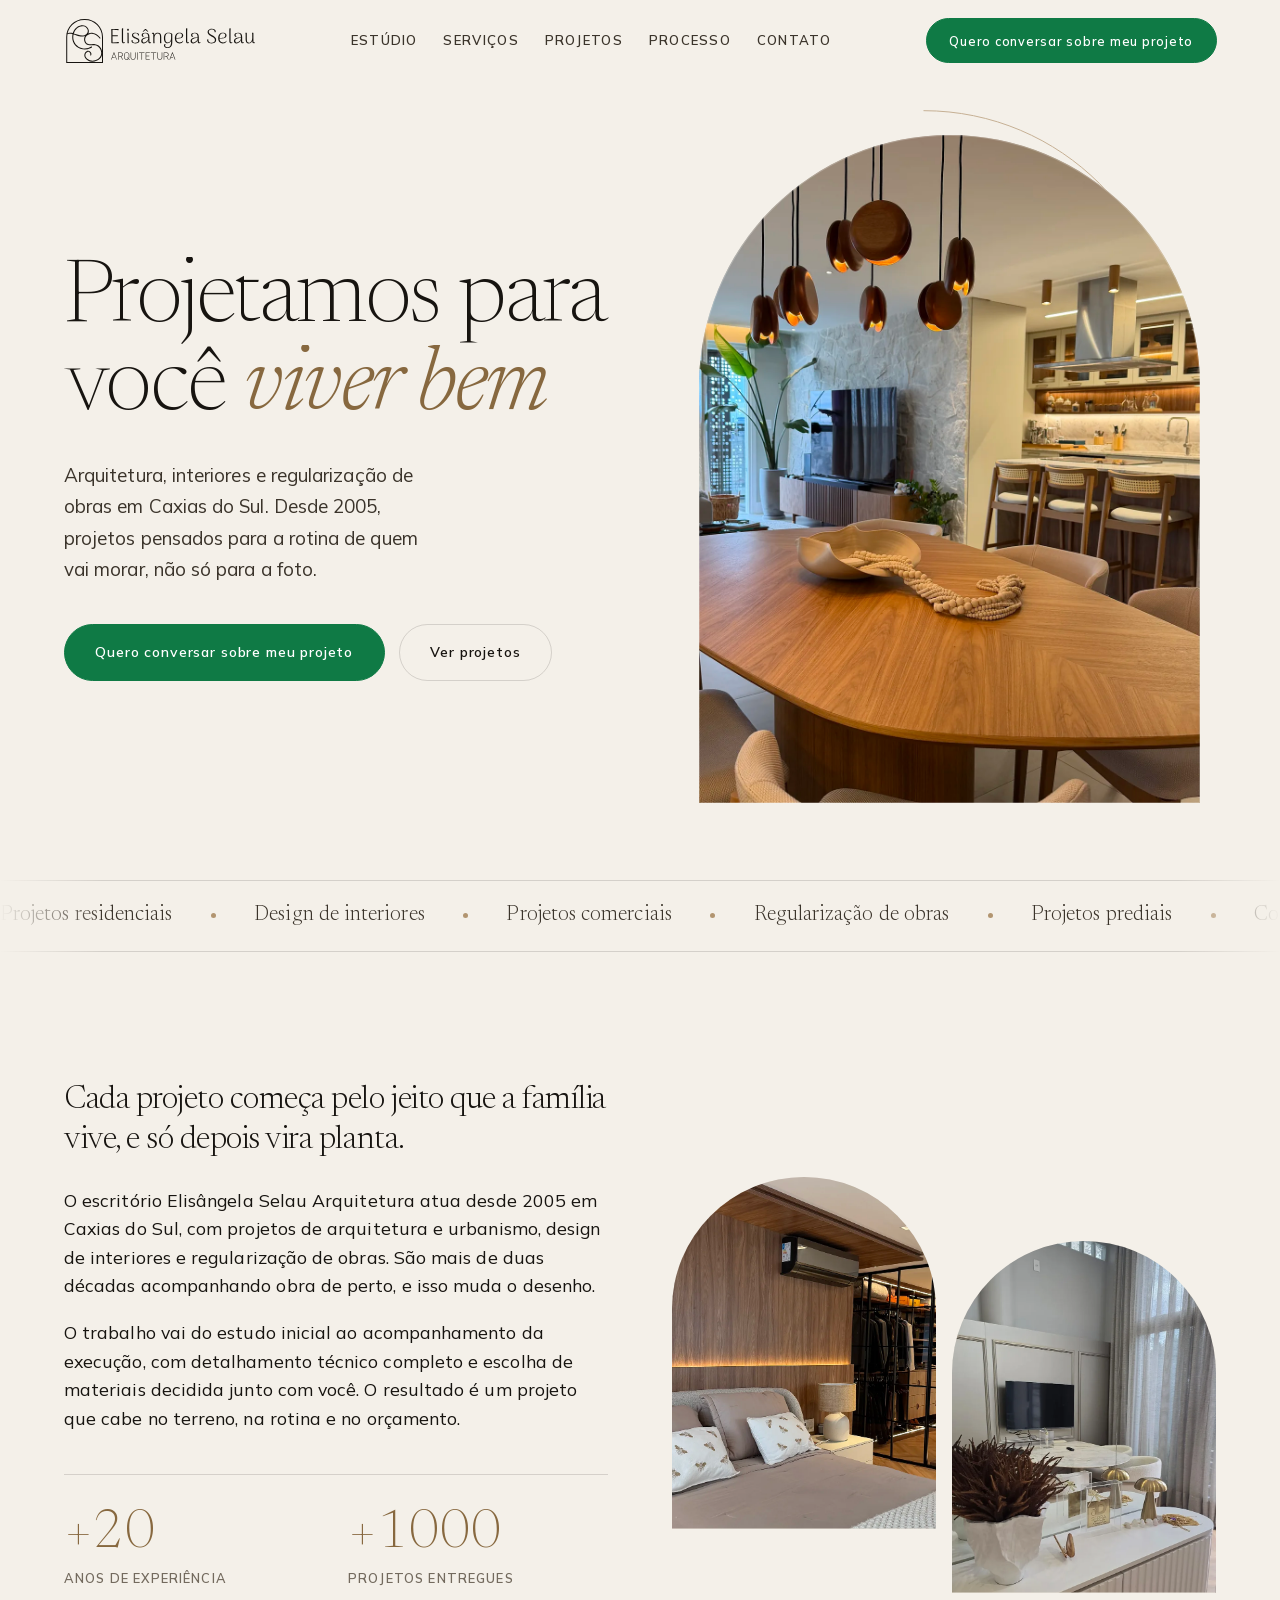
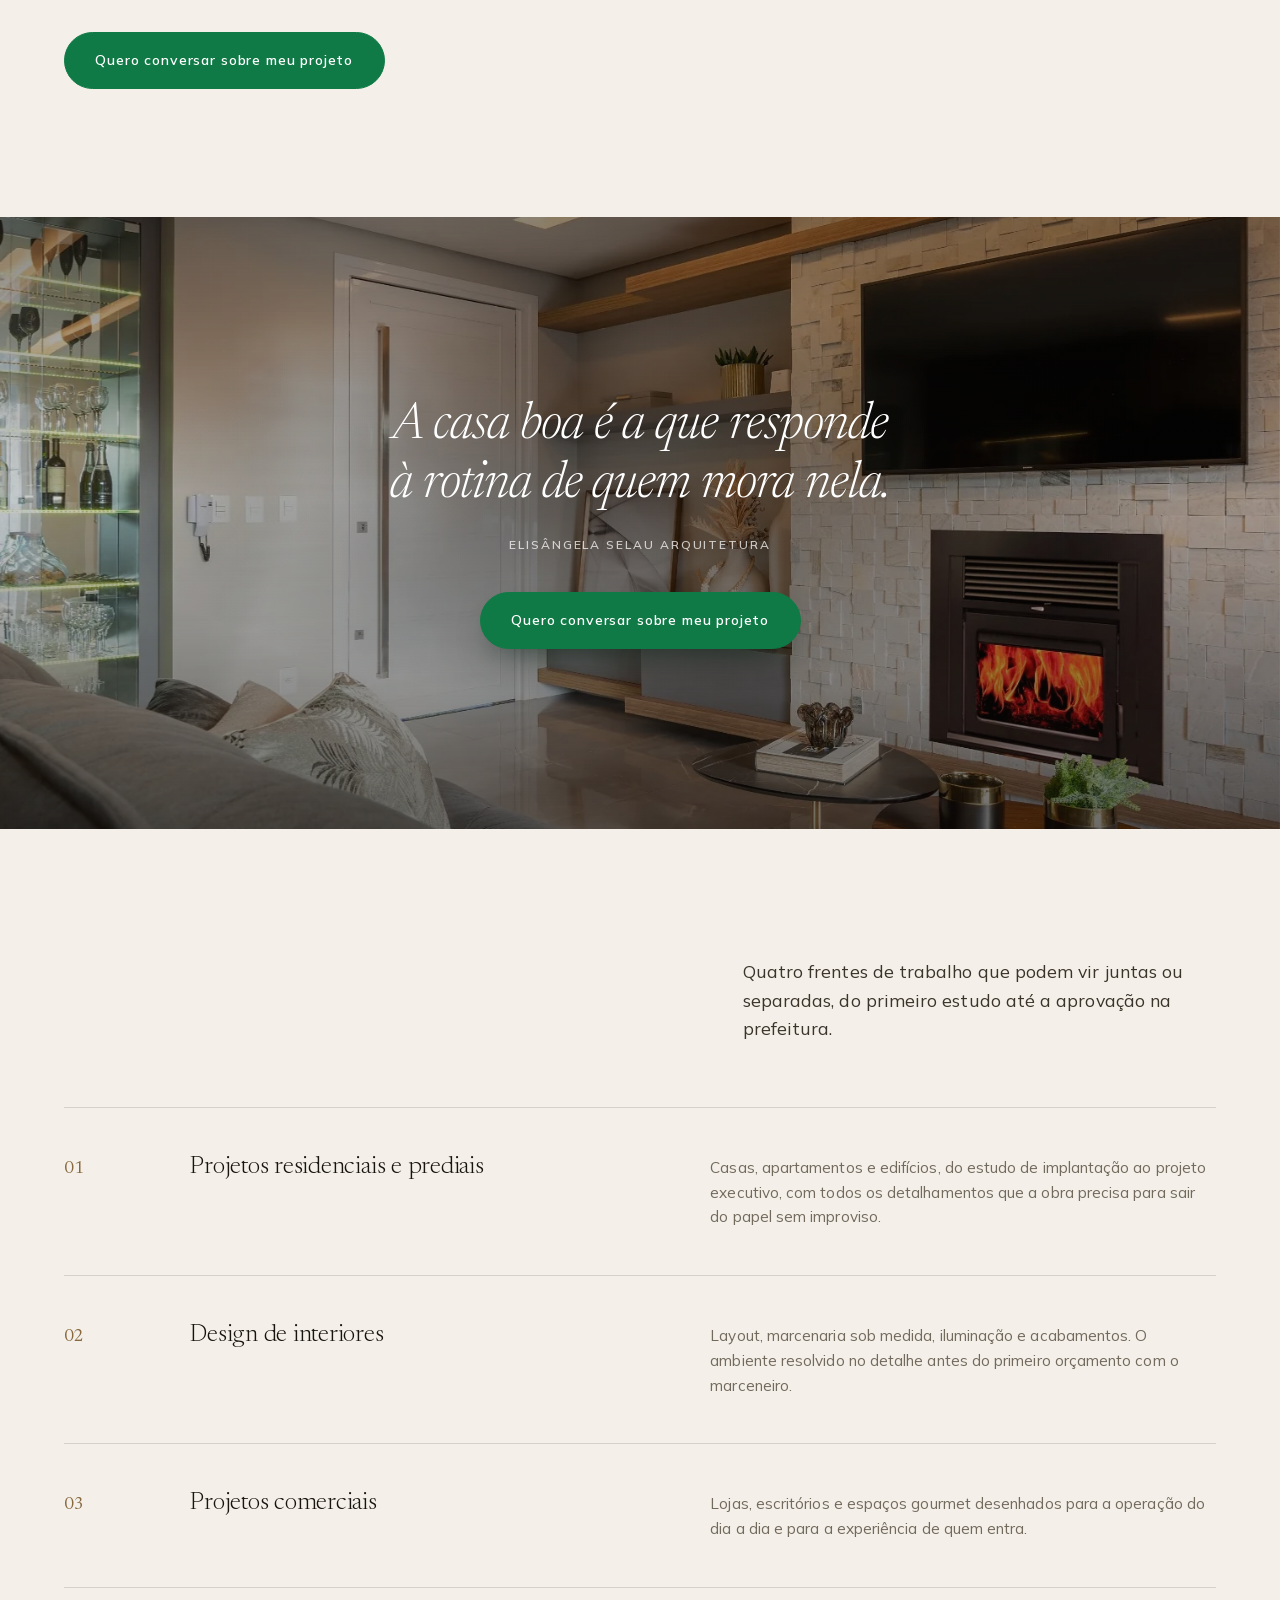
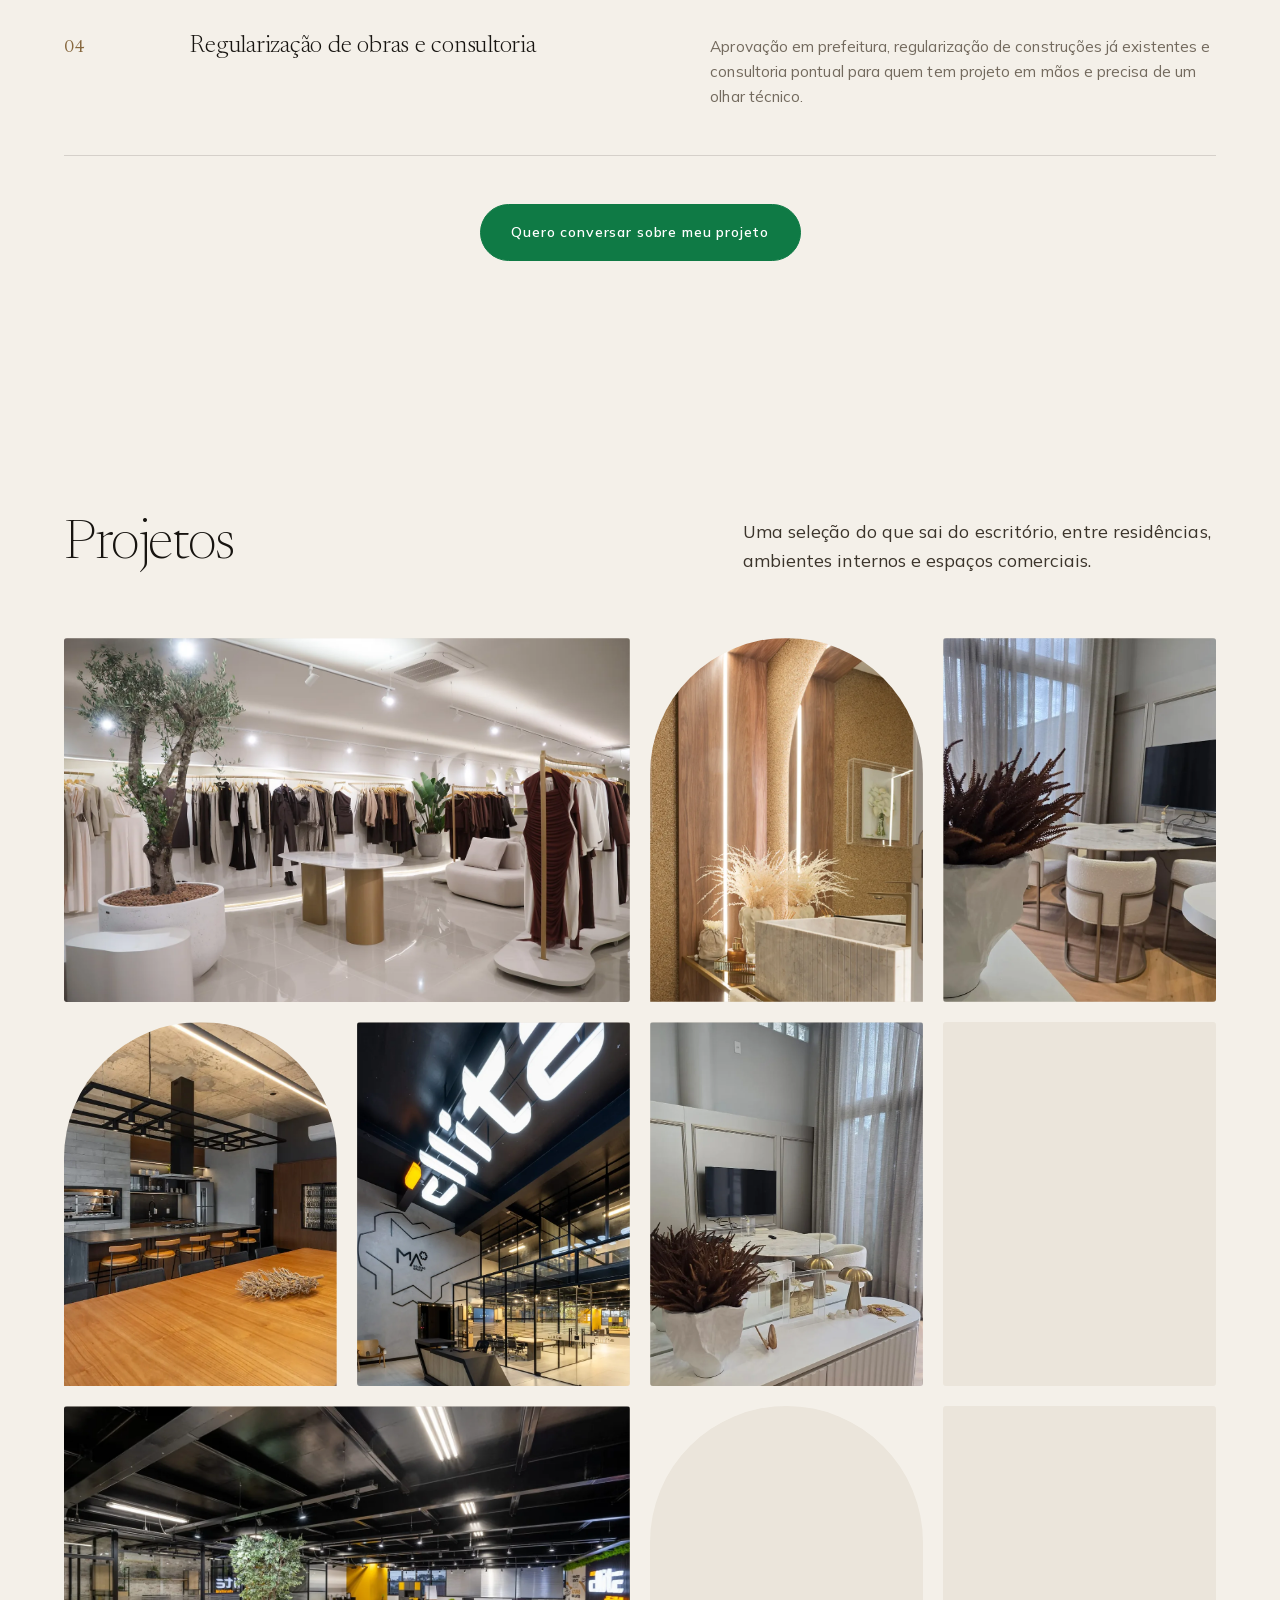
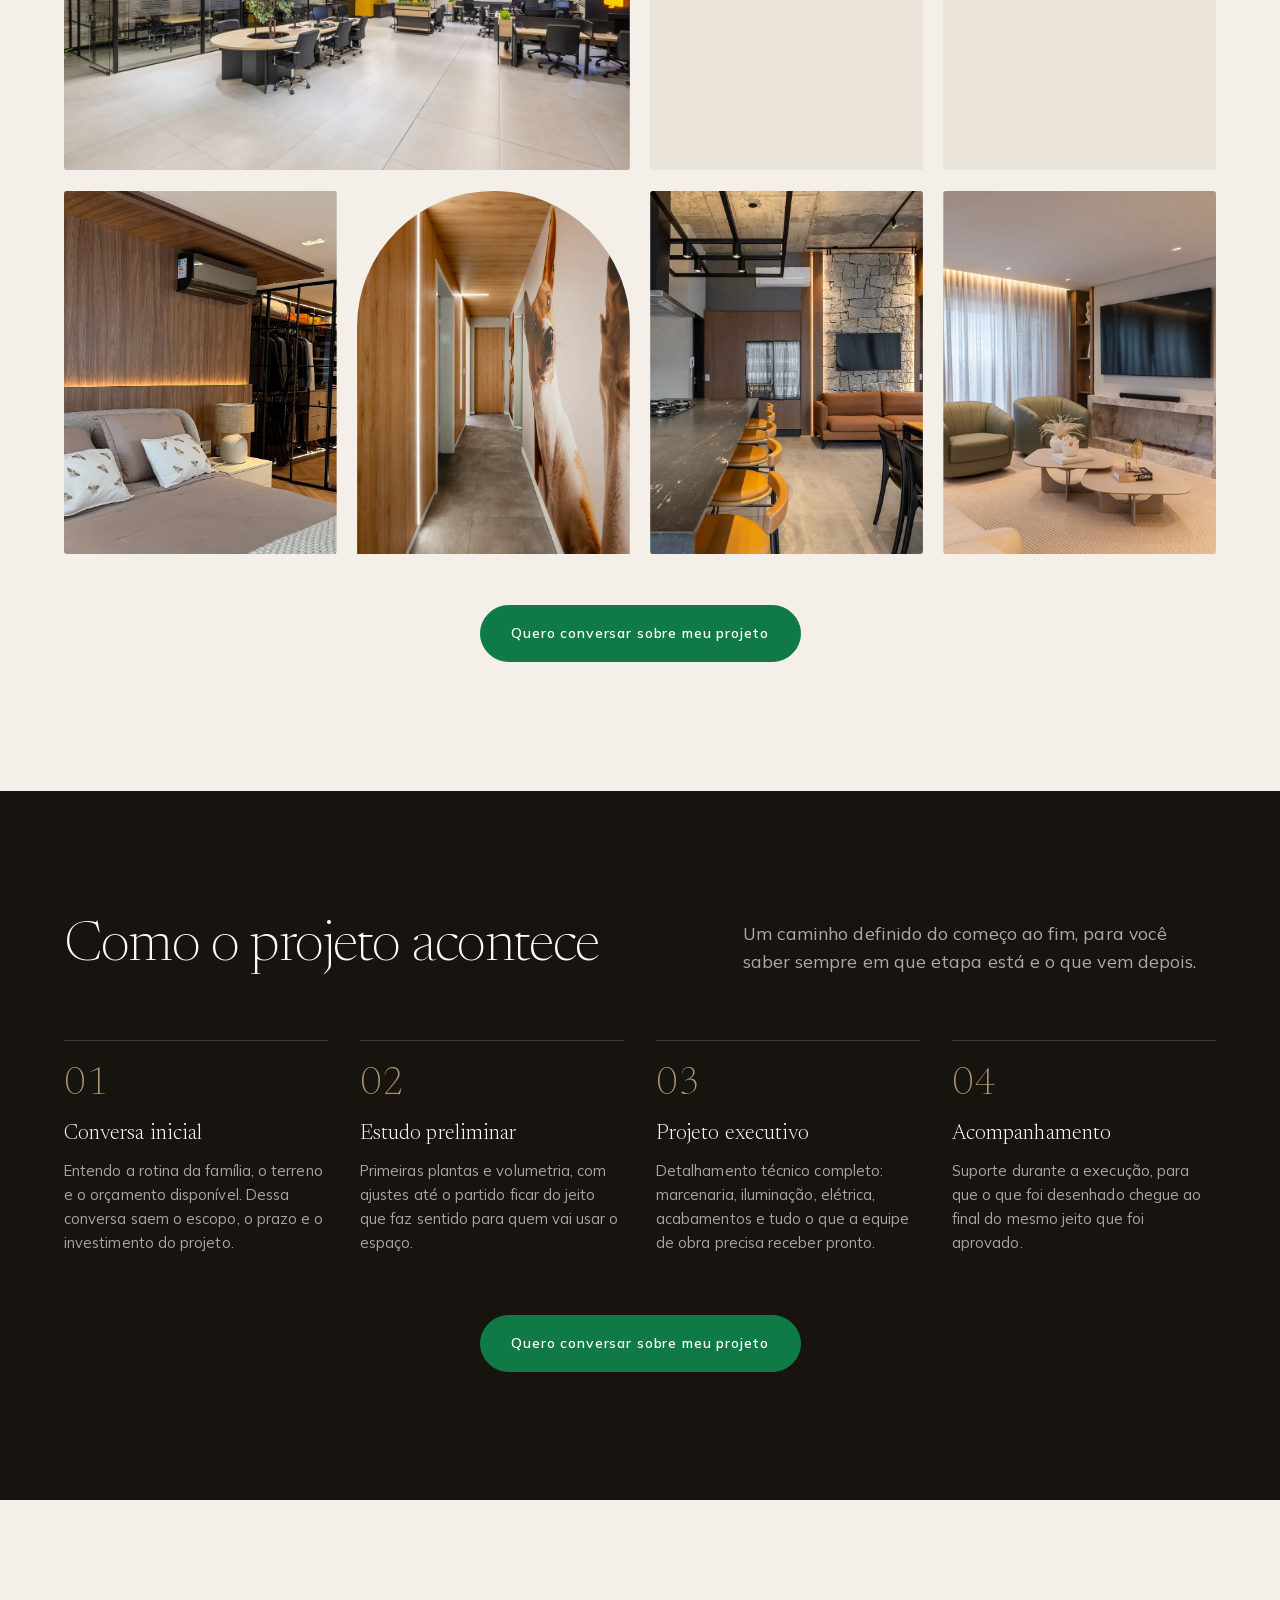
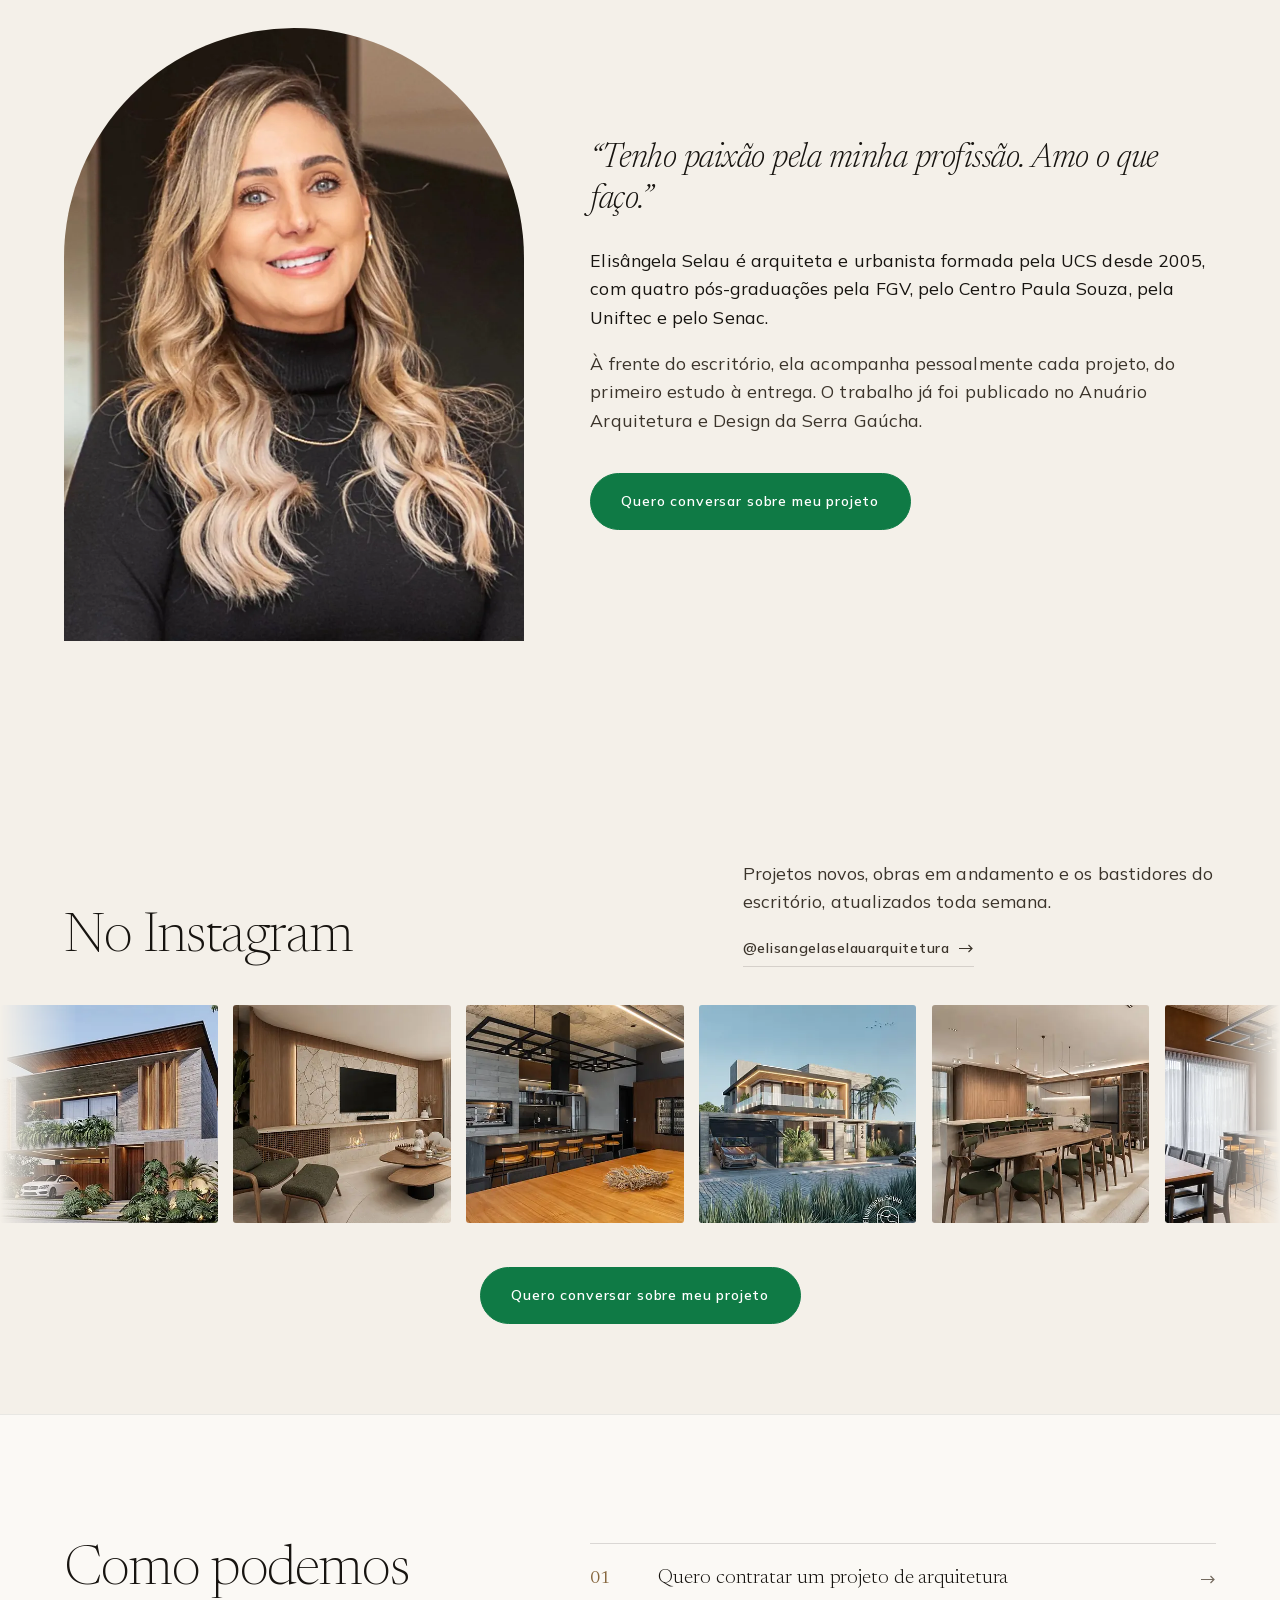
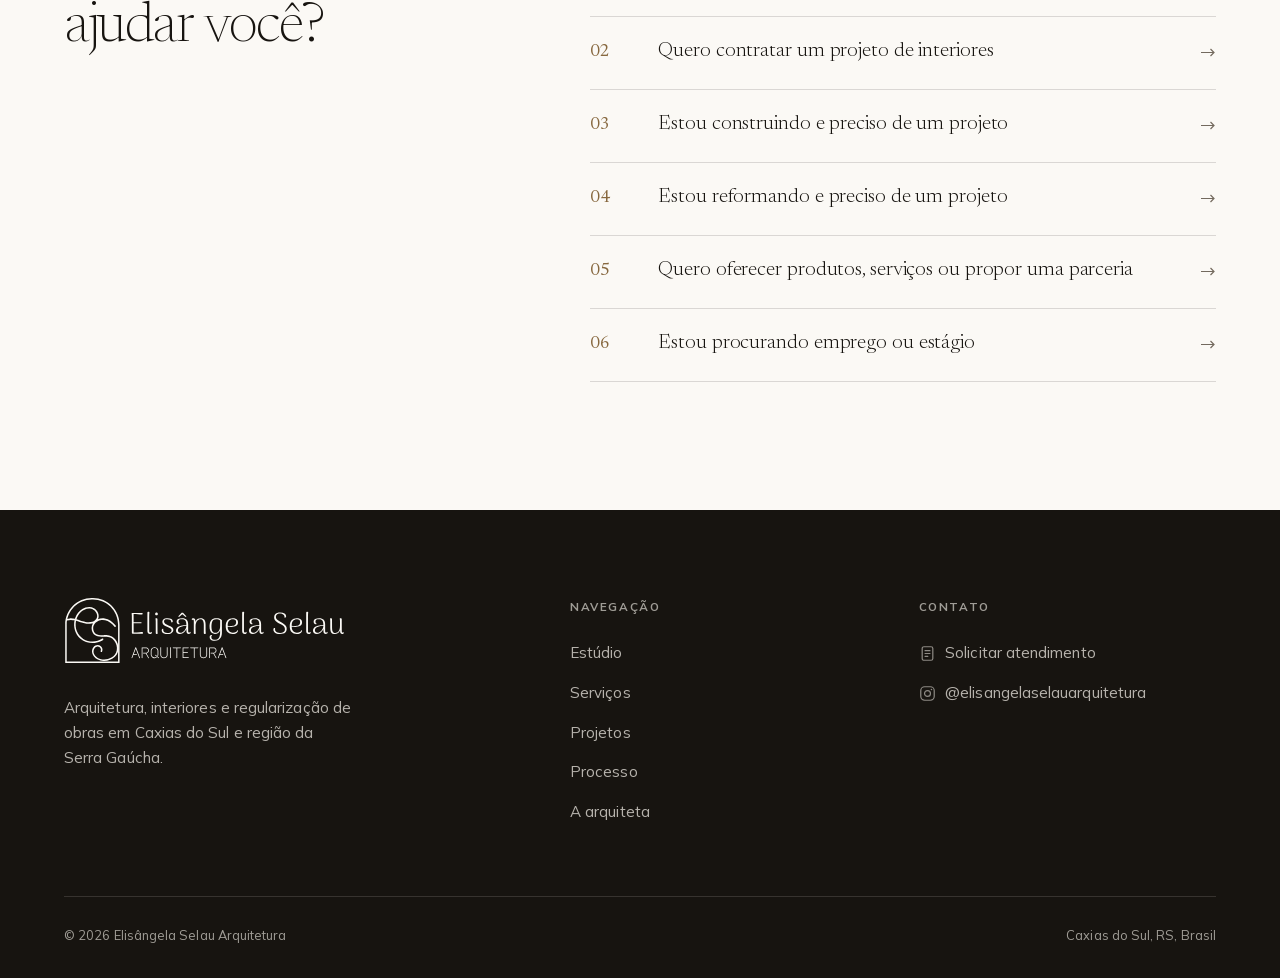
==== commit 6cd56dd4: "fix(landing-page): client adjustments to the lead form - no "Voltar" on the options 5 and 6 screen -" ====
--- a/landing-page.html
+++ b/landing-page.html
@@ -487,14 +487,14 @@
         </ul>
       </div>
 
-      <!-- BLOQUEIO: opções 5 e 6. Nada de formulário, nada de WhatsApp. -->
+      <!-- BLOQUEIO: opções 5 e 6. Nada de formulário, nada de WhatsApp e sem
+           caminho de volta para as opções; só o e-mail de parcerias. -->
       <div class="lf__passo lf__bloqueio" data-passo="bloqueio" tabindex="-1" hidden>
         <p class="lf__aviso">Agradecemos o seu contato. Este canal é exclusivo para clientes interessados na contratação de projetos de arquitetura e interiores. Propostas comerciais, apresentação de produtos, currículos e solicitações de parceria não são atendidas por este formulário.</p>
-        <a class="lnk lf__email" href="mailto:parcerias@elisangelaselauarquitetura.com.br?subject=Proposta%20comercial" hidden>
+        <a class="lnk lf__email" href="mailto:parcerias@elisangelaselauarquitetura.com.br?subject=Proposta%20comercial">
           parcerias@<wbr>elisangelaselauarquitetura.com.br
           <svg class="arw" width="15" height="9" viewBox="0 0 15 9" fill="none" aria-hidden="true"><path d="M0 4.5h13M9.5 1 13 4.5 9.5 8" stroke="currentColor" stroke-width="1.2"/></svg>
         </a>
-        <button type="button" class="lf__voltar" data-voltar>Voltar</button>
       </div>
 
       <!-- ETAPA 2: só para as opções 1 a 4 -->
@@ -526,8 +526,7 @@
             <label><input type="radio" name="servico" value="Projeto arquitetônico" required><span>Projeto arquitetônico</span></label>
             <label><input type="radio" name="servico" value="Projeto de interiores"><span>Projeto de interiores</span></label>
             <label><input type="radio" name="servico" value="Projeto arquitetônico e interiores"><span>Projeto arquitetônico e interiores</span></label>
-            <label><input type="radio" name="servico" value="Reforma"><span>Reforma</span></label>
-            <label><input type="radio" name="servico" value="Ainda não sei"><span>Ainda não sei</span></label>
+            <label><input type="radio" name="servico" value="Projeto de Reforma"><span>Projeto de Reforma</span></label>
           </div>
           <span class="field__err">Escolha uma opção.</span>
         </fieldset>
--- a/assets/css/lp-form.css
+++ b/assets/css/lp-form.css
@@ -44,7 +44,6 @@
 .lf__bloqueio{display:grid; gap:1.6rem; justify-items:start; padding-top:1.4rem; border-top:1px solid var(--line)}
 .lf__aviso{font-family:var(--serif); font-weight:300; font-size:clamp(1.14rem,1.55vw,1.36rem); line-height:1.5; max-width:46ch}
 .lf__email{overflow-wrap:anywhere}
-.lf__email[hidden]{display:none} /* o .lnk do site é inline-flex e venceria o hidden */
 .lf__voltar{
   background:none; border:0; padding:.25rem 0; cursor:pointer; font-family:var(--sans);
   font-size:.82rem; font-weight:600; letter-spacing:.05em; color:var(--muted);
